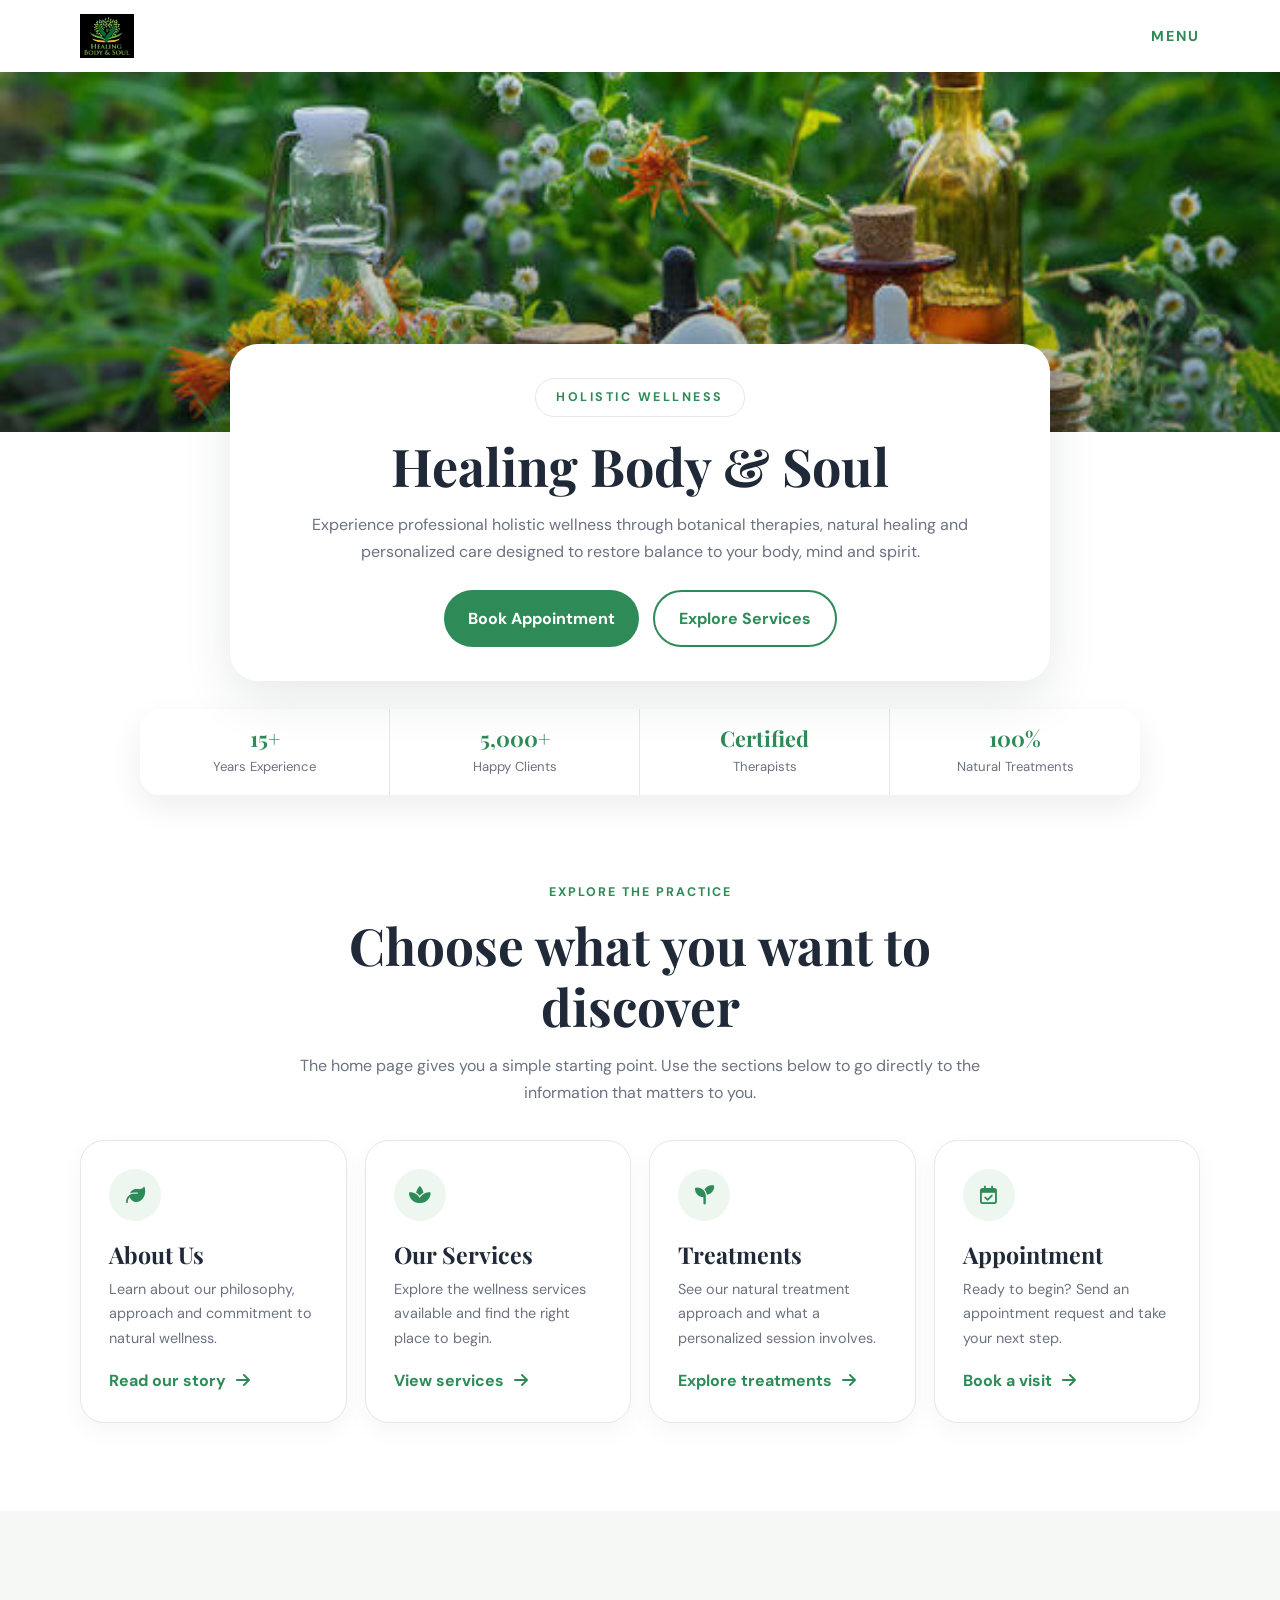
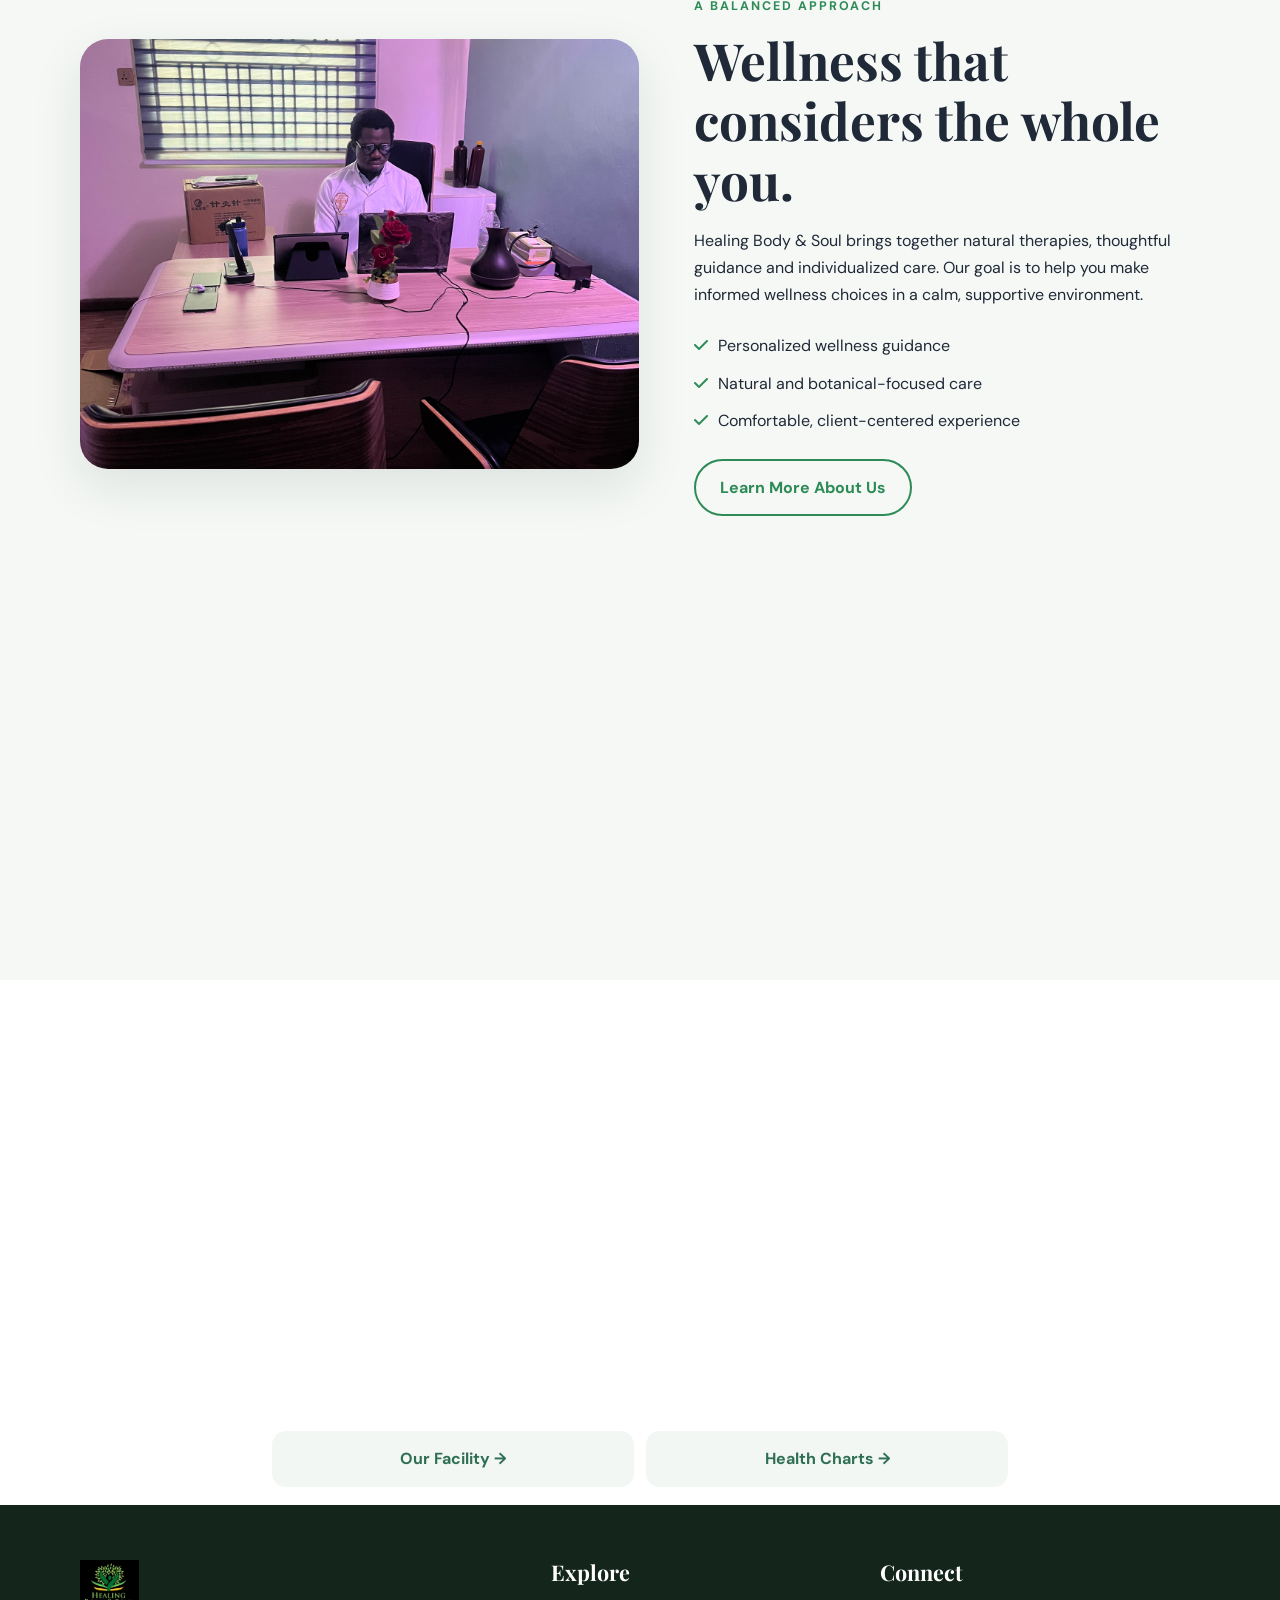
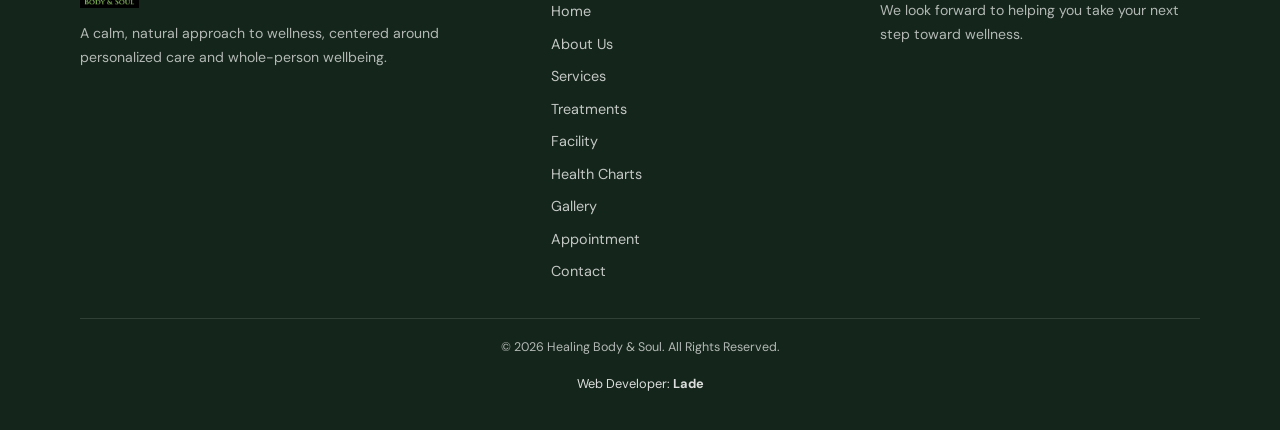
==== index.html @ beca1926 "Add files via upload" ====
<!DOCTYPE html><html lang="en"><head>
<meta charset="UTF-8"><meta name="viewport" content="width=device-width, initial-scale=1.0"><meta name="description" content="Healing Body & Soul — holistic wellness, natural therapies and personalized care."><meta name="theme-color" content="#2E8B57"><title>Healing Body & Soul | Holistic Wellness</title>
<link rel="icon" href="images/logo.png" type="image/png"><link rel="apple-touch-icon" href="images/logo.png"><link rel="stylesheet" href="https://cdnjs.cloudflare.com/ajax/libs/font-awesome/6.7.2/css/all.min.css"><link rel="stylesheet" href="css/style.css"></head><body>
<header class="header"><div class="container"><a class="logo" href="index.html"><img src="images/logo.png" alt="Healing Body & Soul"></a><button class="menu-btn" id="menuBtn" aria-label="Open menu">MENU</button></div></header>
<div class="nav-overlay" id="navOverlay"><button class="close-menu" id="closeMenu" aria-label="Close menu">&times;</button><nav class="nav-menu"><ul>
<li><a href="index.html">Home</a></li>
<li><a href="about.html">About Us</a></li>
<li><a href="services.html">Services</a></li>
<li><a href="treatments.html">Treatments</a></li>
<li><a href="facility.html">Facility</a></li>
<li><a href="health-charts.html">Health Charts</a></li>
<li><a href="gallery.html">Gallery</a></li>
<li><a href="appointment.html">Appointment</a></li>
<li><a href="contact.html">Contact</a></li>
</ul></nav></div>
<main>
<section class="hero"><div class="hero-image"><img src="images/hero.jpg" alt="Botanical wellness preparations"></div><div class="hero-overlay"></div></section>
<section class="welcome-card"><div class="container"><div class="welcome-content reveal"><span class="welcome-tag">HOLISTIC WELLNESS</span><h1>Healing Body &amp; Soul</h1><p>Experience professional holistic wellness through botanical therapies, natural healing and personalized care designed to restore balance to your body, mind and spirit.</p><div class="welcome-buttons"><a href="appointment.html" class="btn btn-primary">Book Appointment</a><a href="services.html" class="btn btn-outline">Explore Services</a></div></div></div></section>
<section class="stats-bar"><div class="container"><div class="stats-wrapper reveal"><div class="stat-item"><h3>15+</h3><p>Years Experience</p></div><div class="stat-item"><h3>5,000+</h3><p>Happy Clients</p></div><div class="stat-item"><h3>Certified</h3><p>Therapists</p></div><div class="stat-item"><h3>100%</h3><p>Natural Treatments</p></div></div></div></section>
<section class="explore"><div class="container"><div class="explore-head reveal"><span class="eyebrow">Explore the practice</span><h2 class="section-title">Choose what you want to discover</h2><p class="section-intro" style="margin:auto">The home page gives you a simple starting point. Use the sections below to go directly to the information that matters to you.</p></div><div class="explore-grid">
<a class="explore-card reveal" href="about.html"><div class="explore-icon"><i class="fa-solid fa-leaf"></i></div><h3>About Us</h3><p>Learn about our philosophy, approach and commitment to natural wellness.</p><span class="text-link">Read our story <i class="fa-solid fa-arrow-right"></i></span></a>
<a class="explore-card reveal" href="services.html"><div class="explore-icon"><i class="fa-solid fa-spa"></i></div><h3>Our Services</h3><p>Explore the wellness services available and find the right place to begin.</p><span class="text-link">View services <i class="fa-solid fa-arrow-right"></i></span></a>
<a class="explore-card reveal" href="treatments.html"><div class="explore-icon"><i class="fa-solid fa-seedling"></i></div><h3>Treatments</h3><p>See our natural treatment approach and what a personalized session involves.</p><span class="text-link">Explore treatments <i class="fa-solid fa-arrow-right"></i></span></a>
<a class="explore-card reveal" href="appointment.html"><div class="explore-icon"><i class="fa-regular fa-calendar-check"></i></div><h3>Appointment</h3><p>Ready to begin? Send an appointment request and take your next step.</p><span class="text-link">Book a visit <i class="fa-solid fa-arrow-right"></i></span></a>
</div></div></section>
<section class="preview section-soft"><div class="container"><div class="preview-grid"><div class="preview-image reveal"><img src="images/about.jpg" alt="Natural wellness consultation"></div><div class="preview-copy reveal"><span class="eyebrow">A balanced approach</span><h2 class="section-title">Wellness that considers the whole you.</h2><p>Healing Body &amp; Soul brings together natural therapies, thoughtful guidance and individualized care. Our goal is to help you make informed wellness choices in a calm, supportive environment.</p><ul class="check-list"><li><i class="fa-solid fa-check"></i><span>Personalized wellness guidance</span></li><li><i class="fa-solid fa-check"></i><span>Natural and botanical-focused care</span></li><li><i class="fa-solid fa-check"></i><span>Comfortable, client-centered experience</span></li></ul><a href="about.html" class="btn btn-outline">Learn More About Us</a></div></div></div></section>
<section class="facility-overview-home section-soft" id="facility-overview">
<div class="container">
  <div class="facility-overview-head reveal">
    <span class="eyebrow">Take a Look Inside</span>
    <h2 class="section-title">Healing Body &amp; Soul</h2>
    <p class="section-intro">Take a visual tour of our wellness center, treatment rooms, equipment and the spaces where your care takes place.</p>
  </div>
  <div class="facility-overview-card reveal">
    <div class="facility-overview-frame">
      <video controls preload="metadata" playsinline poster="images/facility-overview.jpg">
        <source src="videos/facility-overview.mp4" type="video/mp4">
        Your browser does not support HTML5 video.
      </video>
    </div>
    <div class="facility-overview-action">
      <a href="facility.html" class="btn btn-outline">Explore Our Facility <span>→</span></a>
    </div>
  </div>
</div>
</section>

<section class="cta"><div class="container"><div class="cta-box reveal"><h2>Ready to begin your wellness journey?</h2><p>Take the first step toward a more balanced approach to wellbeing.</p><a href="appointment.html" class="btn btn-light">Book an Appointment</a></div></div></section>

<section class="compact-grid" style="max-width:760px;margin:18px auto;padding:0 12px">
<a class="compact-card" href="facility.html" style="text-decoration:none;background:#f3f7f4;color:#2f6f55;text-align:center;font-weight:700">Our Facility →</a>
<a class="compact-card" href="health-charts.html" style="text-decoration:none;background:#f3f7f4;color:#2f6f55;text-align:center;font-weight:700">Health Charts →</a>
</section>
</main>
<footer class="footer"><div class="container"><div class="footer-grid"><div><img class="footer-logo" src="images/logo.png" alt="Healing Body & Soul"><p>A calm, natural approach to wellness, centered around personalized care and whole-person wellbeing.</p></div><div><h3>Explore</h3><div class="footer-links"><a href="index.html">Home</a><a href="about.html">About Us</a><a href="services.html">Services</a><a href="treatments.html">Treatments</a><a href="facility.html">Facility</a><a href="health-charts.html">Health Charts</a><a href="gallery.html">Gallery</a><a href="appointment.html">Appointment</a><a href="contact.html">Contact</a></div></div><div><h3>Connect</h3><p>We look forward to helping you take your next step toward wellness.</p></div></div><div class="footer-bottom"><p>&copy; 2026 Healing Body &amp; Soul. All Rights Reserved.</p><div class="lade-developer">Web Developer: <a href="https://wa.me/2349164435249" target="_blank" rel="noopener">Lade</a></div></div></div></footer>
<script src="js/scripts.js"></script><button class="lade-top" id="ladeTop" aria-label="Back to top">↑</button>
<script>(function(){const b=document.getElementById("ladeTop");const t=()=>b.classList.toggle("show",scrollY>260);addEventListener("scroll",t,{passive:true});b.onclick=()=>scrollTo({top:0,behavior:"smooth"});t()})();</script>
</body></html>
---- css/style.css ----
@import url('https://fonts.googleapis.com/css2?family=DM+Sans:wght@400;500;600;700&family=Playfair+Display:wght@500;600;700&display=swap');

:root{--primary:#2e8b57;--primary-dark:#216c43;--secondary:#c9a227;--ink:#1f2937;--muted:#6b7280;--soft:#f5f8f5;--white:#fff;--border:#e5e7eb;--shadow:0 18px 50px rgba(24,50,36,.10);--radius:24px;--container:1160px}
*{box-sizing:border-box;margin:0;padding:0}
html{scroll-behavior:smooth}
body{font-family:'DM Sans',sans-serif;color:var(--ink);background:#fff;line-height:1.7;overflow-x:hidden}
body.menu-open{overflow:hidden}
img{display:block;max-width:100%}
a{text-decoration:none;color:inherit}ul{list-style:none}button,input,select,textarea{font:inherit}button{cursor:pointer;border:0;background:none}
.container{width:min(92%,var(--container));margin:auto}.section{padding:82px 0}.section-soft{background:var(--soft)}
h1,h2,h3{font-family:'Playfair Display',serif;line-height:1.18}.eyebrow{display:inline-block;color:var(--primary);font-weight:700;letter-spacing:2px;font-size:.78rem;text-transform:uppercase;margin-bottom:12px}.section-title{font-size:clamp(2rem,4vw,3.2rem);margin-bottom:16px}.section-intro{max-width:680px;color:var(--muted)}
.btn{display:inline-flex;align-items:center;justify-content:center;gap:9px;padding:13px 24px;border-radius:999px;font-weight:700;transition:.3s ease}.btn-primary{background:var(--primary);color:#fff}.btn-primary:hover{background:var(--primary-dark);transform:translateY(-2px)}.btn-outline{border:2px solid var(--primary);color:var(--primary)}.btn-outline:hover{background:var(--primary);color:#fff}.btn-light{background:#fff;color:var(--primary)}
/* HEADER */
.header{position:fixed;top:0;left:0;width:100%;height:72px;background:rgba(255,255,255,.95);backdrop-filter:blur(14px);z-index:1000;box-shadow:0 2px 18px rgba(0,0,0,.05)}.header .container{height:100%;display:flex;align-items:center;justify-content:space-between}.logo img{height:44px;width:auto}.menu-btn{font-weight:700;letter-spacing:2px;color:var(--primary);font-size:.9rem}.menu-btn i{margin-right:7px}
.nav-overlay{position:fixed;inset:0;background:rgba(255,255,255,.98);backdrop-filter:blur(12px);display:flex;align-items:center;justify-content:center;opacity:0;visibility:hidden;transition:.3s;z-index:2000}.nav-overlay.active{opacity:1;visibility:visible}.close-menu{position:absolute;top:22px;right:5%;font-size:2.8rem;color:var(--ink);line-height:1}.nav-menu ul{text-align:center;display:grid;gap:20px}.nav-menu a{font-family:'Playfair Display',serif;font-size:clamp(2rem,6vw,3rem);transition:.25s}.nav-menu a:hover,.nav-menu a.active{color:var(--primary)}
/* HOME HERO */
.hero{margin-top:72px;position:relative;height:360px;overflow:visible}.hero-image,.hero-image img{width:100%;height:100%}.hero-image img{object-fit:cover}.hero-overlay{position:absolute;inset:0;background:linear-gradient(180deg,rgba(10,30,20,.08),rgba(10,30,20,.34))}
.welcome-card{position:relative;margin-top:-88px;z-index:10}.welcome-content{width:min(92%,820px);margin:auto;background:#fff;padding:34px 42px;border-radius:28px;text-align:center;box-shadow:var(--shadow)}.welcome-tag{display:inline-block;padding:8px 20px;border:1px solid var(--border);border-radius:999px;color:var(--primary);font-size:.78rem;font-weight:700;letter-spacing:2.5px;margin-bottom:18px}.welcome-content h1{font-size:clamp(2.15rem,5vw,3.25rem);margin-bottom:14px}.welcome-content p{max-width:670px;margin:0 auto 25px;color:var(--muted);font-size:1rem}.welcome-buttons{display:flex;justify-content:center;gap:14px;flex-wrap:wrap}
.stats-bar{margin:28px 0 18px}.stats-wrapper{width:min(92%,1000px);margin:auto;background:#fff;border-radius:20px;box-shadow:0 12px 32px rgba(0,0,0,.07);display:grid;grid-template-columns:repeat(4,1fr);overflow:hidden}.stat-item{padding:17px 12px;text-align:center;border-right:1px solid var(--border)}.stat-item:last-child{border:0}.stat-item h3{color:var(--primary);font-size:1.35rem;margin-bottom:4px}.stat-item p{font-size:.82rem;color:var(--muted)}
/* HOME NAVIGATION CARDS */
.explore{padding:64px 0 88px}.explore-head{text-align:center;max-width:700px;margin:0 auto 34px}.explore-grid{display:grid;grid-template-columns:repeat(4,1fr);gap:18px}.explore-card{position:relative;min-height:230px;padding:28px;border:1px solid var(--border);border-radius:24px;background:#fff;box-shadow:0 8px 25px rgba(0,0,0,.04);transition:.3s;overflow:hidden}.explore-card:hover{transform:translateY(-5px);box-shadow:var(--shadow)}.explore-icon{width:52px;height:52px;border-radius:50%;display:grid;place-items:center;background:#edf7f0;color:var(--primary);font-size:1.2rem;margin-bottom:20px}.explore-card h3{font-size:1.45rem;margin-bottom:8px}.explore-card p{font-size:.9rem;color:var(--muted);margin-bottom:17px}.text-link{color:var(--primary);font-weight:700}.text-link i{margin-left:6px;transition:.25s}.text-link:hover i{transform:translateX(4px)}
/* PREVIEW */
.preview{padding:80px 0}.preview-grid{display:grid;grid-template-columns:1.05fr .95fr;gap:55px;align-items:center}.preview-image{border-radius:28px;overflow:hidden;box-shadow:var(--shadow)}.preview-image img{width:100%;height:430px;object-fit:cover}.preview-copy p{margin-bottom:24px}.check-list{display:grid;gap:10px;margin:0 0 25px}.check-list li{display:flex;gap:10px;align-items:flex-start}.check-list i{color:var(--primary);margin-top:5px}
/* CTA */
.cta{padding:75px 0}.cta-box{background:linear-gradient(120deg,#236f45,#2e8b57);border-radius:30px;padding:55px;text-align:center;color:#fff;box-shadow:var(--shadow)}.cta-box h2{font-size:clamp(2rem,4vw,3rem);margin-bottom:12px}.cta-box p{color:rgba(255,255,255,.86);max-width:650px;margin:0 auto 24px}
/* INNER PAGE HERO */
.page-hero{margin-top:72px;min-height:290px;display:grid;place-items:center;text-align:center;position:relative;overflow:hidden;background:linear-gradient(135deg,#edf7f0,#fff)}.page-hero .container{position:relative;z-index:2}.page-hero h1{font-size:clamp(2.4rem,6vw,4rem);margin-bottom:10px}.page-hero p{max-width:650px;margin:auto;color:var(--muted)}
/* ABOUT */
.about-grid{display:grid;grid-template-columns:.9fr 1.1fr;gap:60px;align-items:center}.about-image{border-radius:28px;overflow:hidden}.about-image img{width:100%;height:500px;object-fit:cover}.about-copy p{margin-bottom:16px}.values-grid{display:grid;grid-template-columns:repeat(3,1fr);gap:20px;margin-top:35px}.value-card{padding:25px;border-radius:22px;background:#fff;border:1px solid var(--border)}.value-card i{color:var(--primary);font-size:1.35rem;margin-bottom:14px}.value-card h3{font-size:1.35rem;margin-bottom:7px}.value-card p{font-size:.9rem}
/* SERVICES */
.services-grid{display:grid;grid-template-columns:repeat(3,1fr);gap:22px;margin-top:35px}.service-card{border:1px solid var(--border);border-radius:24px;padding:30px;background:#fff;transition:.3s}.service-card:hover{transform:translateY(-5px);box-shadow:var(--shadow)}.service-icon{width:58px;height:58px;border-radius:18px;background:#edf7f0;color:var(--primary);display:grid;place-items:center;font-size:1.25rem;margin-bottom:20px}.service-card h3{font-size:1.5rem;margin-bottom:8px}.service-card p{font-size:.9rem;margin-bottom:18px}
/* APPOINTMENT */
.form-wrap{max-width:850px;margin:auto;background:#fff;border:1px solid var(--border);border-radius:28px;padding:38px;box-shadow:var(--shadow)}.form-grid{display:grid;grid-template-columns:repeat(2,1fr);gap:18px}.field{display:grid;gap:7px}.field.full{grid-column:1/-1}.field label{font-weight:700;font-size:.9rem}.field input,.field select,.field textarea{width:100%;border:1px solid #dfe4e1;border-radius:14px;padding:13px 14px;outline:0;background:#fff;color:var(--ink);transition:.2s}.field textarea{min-height:130px;resize:vertical}.field input:focus,.field select:focus,.field textarea:focus{border-color:var(--primary);box-shadow:0 0 0 3px rgba(46,139,87,.10)}.form-actions{margin-top:22px}.form-note{font-size:.8rem;color:var(--muted);margin-top:12px}.form-message{display:none;margin-top:16px;padding:13px 15px;border-radius:12px;background:#edf7f0;color:var(--primary-dark);font-weight:600}.form-message.show{display:block}
/* CONTACT */
.contact-grid{display:grid;grid-template-columns:.8fr 1.2fr;gap:35px}.contact-cards{display:grid;gap:15px}.contact-card{padding:22px;border:1px solid var(--border);border-radius:20px}.contact-card i{color:var(--primary);font-size:1.2rem;margin-bottom:10px}.contact-card h3{font-size:1.3rem;margin-bottom:5px}.contact-card p{font-size:.9rem}.contact-card a{color:var(--primary);font-weight:600}.map-box{min-height:100%;border-radius:28px;background:linear-gradient(135deg,#edf7f0,#f8fbf8);display:grid;place-items:center;padding:35px;text-align:center;border:1px solid var(--border)}
/* FOOTER */
.footer{background:#14251b;color:#fff;padding:55px 0 22px}.footer-grid{display:grid;grid-template-columns:1.2fr .8fr .9fr;gap:45px;padding-bottom:35px}.footer-logo{height:48px;margin-bottom:14px}.footer p{color:rgba(255,255,255,.68);font-size:.88rem}.footer h3{font-size:1.35rem;margin-bottom:14px}.footer-links{display:grid;gap:8px}.footer-links a{color:rgba(255,255,255,.75);font-size:.9rem}.footer-links a:hover{color:#fff}.socials{display:flex;gap:10px;margin-top:16px}.socials a{width:38px;height:38px;border:1px solid rgba(255,255,255,.18);border-radius:50%;display:grid;place-items:center;transition:.25s}.socials a:hover{background:var(--primary);border-color:var(--primary)}.footer-bottom{border-top:1px solid rgba(255,255,255,.12);padding-top:18px;text-align:center}.footer-bottom p{font-size:.78rem}.developer-credit{margin-top:7px}.developer-credit a{color:#8fd1a8;font-weight:700}.developer-credit a:hover{color:#fff}
/* REVEAL */
.reveal{opacity:0;transform:translateY(18px);transition:.65s ease}.reveal.visible{opacity:1;transform:none}
/* RESPONSIVE */
@media(max-width:900px){.explore-grid{grid-template-columns:repeat(2,1fr)}.services-grid{grid-template-columns:repeat(2,1fr)}.preview-grid,.about-grid,.contact-grid{grid-template-columns:1fr;gap:30px}.about-image img{height:380px}.footer-grid{grid-template-columns:1fr 1fr}.values-grid{grid-template-columns:1fr}}
@media(max-width:700px){.header{height:62px}.logo img{height:38px}.hero{margin-top:62px;height:245px}.welcome-card{margin-top:-58px}.welcome-content{padding:26px 20px;border-radius:24px}.welcome-content h1{font-size:2rem}.welcome-content p{font-size:.9rem;line-height:1.65}.btn{padding:12px 19px;font-size:.9rem}.stats-wrapper{width:96%}.stat-item{padding:13px 5px}.stat-item h3{font-size:1rem}.stat-item p{font-size:.64rem;line-height:1.45}.explore{padding:50px 0 65px}.explore-grid{grid-template-columns:1fr 1fr;gap:12px}.explore-card{min-height:205px;padding:20px;border-radius:20px}.explore-card h3{font-size:1.25rem}.explore-card p{font-size:.78rem}.section{padding:60px 0}.page-hero{margin-top:62px;min-height:235px}.preview-image img,.about-image img{height:300px}.services-grid{grid-template-columns:1fr}.form-wrap{padding:22px}.form-grid{grid-template-columns:1fr}.field.full{grid-column:auto}.cta-box{padding:38px 22px;border-radius:24px}.footer-grid{grid-template-columns:1fr;gap:28px}.close-menu{right:6%;top:17px}}
@media(max-width:390px){.explore-grid{grid-template-columns:1fr}.welcome-buttons{flex-direction:column}.welcome-buttons .btn{width:100%}}


/* ===== Healing Body & Soul — Compact Professional Layer ===== */
html{scroll-behavior:smooth}
body{overflow-x:hidden}
.container,.content,.page-container{max-width:1120px;margin-inline:auto}
.lade-back{display:inline-flex;align-items:center;gap:7px;padding:8px 13px;margin:8px 0 12px;border:1px solid rgba(47,111,85,.2);border-radius:999px;background:#fff;color:#2f6f55;text-decoration:none;font-size:.88rem;font-weight:650;box-shadow:0 3px 12px rgba(0,0,0,.05)}
.lade-back:hover{transform:translateY(-1px)}
.lade-top{position:fixed;right:14px;bottom:15px;z-index:999;width:40px;height:40px;border:0;border-radius:50%;background:#2f6f55;color:#fff;display:flex;align-items:center;justify-content:center;cursor:pointer;box-shadow:0 7px 20px rgba(0,0,0,.18);opacity:0;visibility:hidden;transition:.2s}
.lade-top.show{opacity:1;visibility:visible}
.lade-developer{text-align:center;padding:14px 10px;font-size:.8rem;opacity:.85}
.lade-developer a{color:inherit;font-weight:700;text-decoration:none}
.lade-developer a:hover{text-decoration:underline}
.compact-hero{padding:22px 16px!important;min-height:auto!important}
.compact-grid{display:grid;grid-template-columns:repeat(2,minmax(0,1fr));gap:12px}
.compact-card{padding:14px;border-radius:14px}
.chart-row{display:grid;grid-template-columns:minmax(0,1.25fr) minmax(240px,.75fr);gap:18px;align-items:center;margin:18px 0;padding:14px;border-radius:16px;background:#fff;box-shadow:0 5px 20px rgba(0,0,0,.07)}
.chart-row img{width:100%;max-height:460px;object-fit:contain;display:block;border-radius:10px;background:#f7f7f7}
.chart-copy h3{margin:.1rem 0 .5rem}
.chart-copy p{margin:0;line-height:1.55;font-size:.92rem}
.facility-grid{display:grid;grid-template-columns:repeat(2,minmax(0,1fr));gap:12px}
.facility-card{margin:0;border-radius:14px;overflow:hidden;background:#fff;box-shadow:0 5px 18px rgba(0,0,0,.07)}
.facility-card img{display:block;width:100%;height:190px;object-fit:cover}
.facility-card figcaption{padding:9px 11px;font-size:.84rem;font-weight:650}
.section-actions{text-align:center;margin:14px 0 22px}
.lade-btn{display:inline-flex;align-items:center;justify-content:center;padding:9px 15px;border-radius:999px;background:#2f6f55;color:#fff;text-decoration:none;font-size:.86rem;font-weight:700}
.lade-btn.secondary{background:#f1f6f3;color:#2f6f55}
@media(max-width:650px){
  .chart-row{grid-template-columns:1fr;gap:10px;margin:12px 0;padding:10px}
  .chart-row img{max-height:330px}
  .facility-card img{height:145px}
  .compact-grid{gap:9px}
  .compact-card{padding:11px}
}


/* ===== PREMIUM FACILITY ALBUM ===== */
.facility-page{padding:12px 14px 34px}
.facility-intro{text-align:center;max-width:700px;margin:18px auto 30px}
.facility-eyebrow{display:inline-block;font-size:.68rem;letter-spacing:.2em;font-weight:800;color:#2f6f55;margin-bottom:8px}
.facility-intro h1{margin:.15rem 0 .45rem;font-size:clamp(2rem,5vw,3.35rem);letter-spacing:-.035em}
.facility-intro p{margin:0;color:var(--muted);font-size:.95rem}
.premium-album{display:grid;grid-template-columns:repeat(3,minmax(0,1fr));grid-auto-rows:230px;gap:13px}
.album-item{position:relative;padding:0;border:0;border-radius:19px;overflow:hidden;background:#edf2ee;cursor:pointer;box-shadow:0 8px 25px rgba(19,44,30,.09);min-width:0}
.album-item::after{content:"";position:absolute;inset:0;background:linear-gradient(180deg,transparent 55%,rgba(8,26,16,.28));opacity:.45;transition:.3s}
.album-item img{width:100%;height:100%;display:block;object-fit:cover;transition:transform .65s cubic-bezier(.2,.7,.2,1),filter .35s}
.album-item:hover img{transform:scale(1.045);filter:saturate(1.05)}
.album-item:hover::after{opacity:.75}
.album-feature{grid-column:span 2;grid-row:span 2}
.album-overlay{position:absolute;right:13px;bottom:12px;z-index:2;display:flex;align-items:center;gap:7px;color:#fff;font-size:.76rem;font-weight:750;letter-spacing:.04em;opacity:0;transform:translateY(6px);transition:.25s}
.album-item:hover .album-overlay,.album-item:focus-visible .album-overlay{opacity:1;transform:none}
.album-item:focus-visible{outline:3px solid rgba(47,111,85,.35);outline-offset:3px}
.facility-next{margin:28px 0 8px;padding:20px 22px;border:1px solid var(--border);border-radius:20px;background:linear-gradient(135deg,#fff,#f5faf7);display:flex;justify-content:space-between;align-items:center;gap:18px}
.facility-next h2{margin:.1rem 0 .3rem;font-size:1.25rem}
.facility-next p{margin:0;font-size:.86rem;color:var(--muted)}
.album-lightbox{position:fixed;inset:0;z-index:2000;background:rgba(7,18,12,.96);display:flex;align-items:center;justify-content:center;padding:34px 70px;opacity:0;visibility:hidden;transition:opacity .25s,visibility .25s}
.album-lightbox.open{opacity:1;visibility:visible}
.album-lightbox .lightbox-stage{position:relative;width:min(1100px,90vw);height:min(86vh,850px);display:flex;align-items:center;justify-content:center}
.album-lightbox img{max-width:100%;max-height:100%;width:auto;height:auto;object-fit:contain;border-radius:10px;box-shadow:0 18px 70px rgba(0,0,0,.42)}
.lightbox-close,.lightbox-nav{position:fixed;border:0;color:#fff;background:rgba(255,255,255,.11);backdrop-filter:blur(10px);-webkit-backdrop-filter:blur(10px);cursor:pointer;display:grid;place-items:center;transition:.2s}
.lightbox-close{top:18px;right:20px;width:44px;height:44px;border-radius:50%;font-size:1.8rem;line-height:1}
.lightbox-nav{top:50%;transform:translateY(-50%);width:48px;height:64px;border-radius:16px;font-size:2.5rem;line-height:1}
.lightbox-prev{left:18px}.lightbox-next{right:18px}
.lightbox-close:hover,.lightbox-nav:hover{background:rgba(255,255,255,.2)}
.lightbox-count{position:absolute;left:50%;bottom:-28px;transform:translateX(-50%);color:rgba(255,255,255,.7);font-size:.76rem;letter-spacing:.08em}
body.album-open{overflow:hidden}
@media(max-width:800px){
 .premium-album{grid-template-columns:repeat(2,minmax(0,1fr));grid-auto-rows:190px;gap:10px}
 .album-feature{grid-column:span 2;grid-row:span 2}
 .album-lightbox{padding:28px 48px}
 .lightbox-nav{width:38px;height:52px;border-radius:13px;font-size:2rem}
 .lightbox-prev{left:7px}.lightbox-next{right:7px}
}
@media(max-width:520px){
 .facility-page{padding-left:10px;padding-right:10px}
 .facility-intro{margin-top:14px;margin-bottom:20px}
 .facility-intro h1{font-size:2rem}
 .premium-album{grid-auto-rows:150px;gap:8px}
 .album-item{border-radius:13px}
 .album-overlay{display:none}
 .facility-next{padding:17px;display:block;text-align:center}
 .facility-next .lade-btn{margin-top:12px}
 .album-lightbox{padding:20px 8px}
 .album-lightbox .lightbox-stage{width:100%;height:80vh}
 .lightbox-close{top:10px;right:10px}
 .lightbox-nav{top:auto;bottom:18px;transform:none;width:44px;height:44px;border-radius:50%}
 .lightbox-prev{left:calc(50% - 58px)}.lightbox-next{right:calc(50% - 58px)}
 .lightbox-count{bottom:-25px}
}


/* =========================================================
   SERVICES PAGE — PROFESSIONAL TREATMENT & WELLNESS LAYER
   ========================================================= */

/* Section headings */
.section-heading {
    max-width: 760px;
    margin: 0 auto 38px;
    text-align: center;
}

.section-heading h2 {
    font-size: clamp(2rem, 4vw, 3rem);
    margin-bottom: 13px;
}

.section-heading p {
    color: var(--muted);
    max-width: 700px;
    margin: 0 auto;
    font-size: .96rem;
}


/* =========================================================
   TREATMENT METHODS
   ========================================================= */

.method-grid {
    display: grid;
    grid-template-columns: repeat(3, 1fr);
    gap: 18px;
}

.method-card {
    position: relative;
    padding: 27px 25px 25px;
    background: #fff;
    border: 1px solid var(--border);
    border-radius: 22px;
    min-height: 205px;
    overflow: hidden;
    transition: transform .3s ease,
                box-shadow .3s ease,
                border-color .3s ease;
}

.method-card::before {
    content: "";
    position: absolute;
    top: 0;
    left: 0;
    width: 4px;
    height: 100%;
    background: var(--primary);
    opacity: .85;
}

.method-card:hover {
    transform: translateY(-5px);
    box-shadow: var(--shadow);
    border-color: rgba(46,139,87,.22);
}

.method-number {
    display: inline-flex;
    align-items: center;
    justify-content: center;
    width: 34px;
    height: 34px;
    margin-bottom: 17px;
    border-radius: 50%;
    background: #edf7f0;
    color: var(--primary);
    font-size: .72rem;
    font-weight: 800;
    letter-spacing: .04em;
}

.method-card h3 {
    font-size: 1.28rem;
    margin-bottom: 8px;
}

.method-card p {
    color: var(--muted);
    font-size: .87rem;
    line-height: 1.65;
}


/* =========================================================
   DIAGNOSIS METHODS
   ========================================================= */

.diagnosis-grid {
    display: grid;
    grid-template-columns: repeat(4, 1fr);
    gap: 17px;
}

.diagnosis-card {
    position: relative;
    padding: 26px 20px;
    min-height: 175px;
    background: #fff;
    border: 1px solid var(--border);
    border-radius: 21px;
    text-align: center;
    transition: .3s ease;
}

.diagnosis-card:hover {
    transform: translateY(-4px);
    box-shadow: var(--shadow);
    border-color: rgba(46,139,87,.2);
}

.diagnosis-card > span {
    position: absolute;
    top: 12px;
    right: 14px;
    color: #b7c8bd;
    font-size: .68rem;
    font-weight: 800;
}

.diagnosis-card i {
    width: 52px;
    height: 52px;
    display: grid;
    place-items: center;
    margin: 3px auto 15px;
    border-radius: 16px;
    background: #edf7f0;
    color: var(--primary);
    font-size: 1.1rem;
}

.diagnosis-card h3 {
    font-size: 1.12rem;
    line-height: 1.35;
}


/* =========================================================
   FIVE BODY SYSTEMS
   ========================================================= */

.systems-grid {
    display: grid;
    grid-template-columns: repeat(5, 1fr);
    gap: 15px;
}

.system-card {
    padding: 25px 19px;
    background: #fff;
    border: 1px solid var(--border);
    border-radius: 21px;
    transition: .3s ease;
}

.system-card:hover {
    transform: translateY(-4px);
    box-shadow: var(--shadow);
}

.system-icon {
    width: 50px;
    height: 50px;
    display: grid;
    place-items: center;
    margin-bottom: 17px;
    border-radius: 15px;
    background: #edf7f0;
    color: var(--primary);
}

.system-card h3 {
    font-size: 1.2rem;
    margin-bottom: 8px;
}

.system-card p {
    color: var(--muted);
    font-size: .82rem;
    line-height: 1.65;
}


/* =========================================================
   PHILOSOPHY
   ========================================================= */

.philosophy-box {
    max-width: 900px;
    margin: auto;
    padding: 55px 50px;
    text-align: center;
    background:
        linear-gradient(135deg, #f5faf6, #ffffff);
    border: 1px solid var(--border);
    border-radius: 30px;
    box-shadow: 0 12px 40px rgba(24,50,36,.07);
}

.philosophy-box h2 {
    font-size: clamp(2rem, 4vw, 3rem);
    margin-bottom: 15px;
}

.philosophy-box > p {
    max-width: 690px;
    margin: auto;
    color: var(--muted);
}

.philosophy-line {
    width: 55px;
    height: 3px;
    margin: 28px auto;
    border-radius: 20px;
    background: var(--secondary);
}

.philosophy-box h3 {
    max-width: 650px;
    margin: auto;
    color: var(--primary-dark);
    font-size: clamp(1.25rem, 2.5vw, 1.65rem);
    line-height: 1.5;
}


/* =========================================================
   SERVICES PAGE — INTRO CARD IMPROVEMENT
   ========================================================= */

.services-grid .service-card {
    min-height: 275px;
    display: flex;
    flex-direction: column;
}

.services-grid .service-card .text-link {
    margin-top: auto;
}

.services-grid .service-card h3 {
    line-height: 1.3;
}


/* =========================================================
   SERVICES PAGE RESPONSIVE
   ========================================================= */

@media (max-width: 1050px) {

    .systems-grid {
        grid-template-columns: repeat(3, 1fr);
    }

    .diagnosis-grid {
        grid-template-columns: repeat(2, 1fr);
    }

}


@media (max-width: 900px) {

    .method-grid {
        grid-template-columns: repeat(2, 1fr);
    }

    .systems-grid {
        grid-template-columns: repeat(2, 1fr);
    }

}


@media (max-width: 700px) {

    .method-grid {
        grid-template-columns: 1fr;
        gap: 13px;
    }

    .method-card {
        min-height: auto;
        padding: 23px 21px;
    }

    .diagnosis-grid {
        grid-template-columns: repeat(2, 1fr);
        gap: 12px;
    }

    .diagnosis-card {
        min-height: 155px;
        padding: 22px 13px;
    }

    .diagnosis-card h3 {
        font-size: 1rem;
    }

    .systems-grid {
        grid-template-columns: 1fr;
        gap: 12px;
    }

    .system-card {
        display: grid;
        grid-template-columns: 50px 1fr;
        column-gap: 15px;
        align-items: start;
        padding: 20px;
    }

    .system-icon {
        grid-row: span 2;
        margin-bottom: 0;
    }

    .system-card h3 {
        margin-top: 2px;
    }

    .philosophy-box {
        padding: 38px 22px;
        border-radius: 24px;
    }

}


@media (max-width: 420px) {

    .diagnosis-grid {
        grid-template-columns: 1fr;
    }

    .diagnosis-card {
        min-height: auto;
        padding: 21px;
        text-align: left;
        display: grid;
        grid-template-columns: 48px 1fr;
        column-gap: 14px;
        align-items: center;
    }

    .diagnosis-card > span {
        display: none;
    }

    .diagnosis-card i {
        grid-row: span 2;
        margin: 0;
    }

    .diagnosis-card h3 {
        align-self: center;
    }

    .section-heading {
        margin-bottom: 28px;
    }

}


/* TREATMENT VIDEO GALLERY */
.treatment-gallery{padding:76px 0 90px}
.treatment-gallery-intro{max-width:760px;margin:0 auto 44px;text-align:center}
.treatment-album{margin:0 0 64px}
.treatment-album-head{display:flex;align-items:end;justify-content:space-between;gap:20px;margin-bottom:20px}
.treatment-album-head h2{font-size:clamp(1.8rem,4vw,2.6rem);margin:0}
.treatment-album-head p{color:var(--muted);max-width:600px;margin-top:7px}
.video-grid{display:grid;grid-template-columns:repeat(2,minmax(0,1fr));gap:22px}
.video-card{background:#fff;border:1px solid var(--border);border-radius:24px;overflow:hidden;box-shadow:var(--shadow)}
.video-card video{display:block;width:100%;aspect-ratio:16/9;object-fit:cover;background:#102219}
.video-card-body{padding:18px 20px 20px}
.video-card-body h3{font-size:1.25rem;margin-bottom:5px}
.video-card-body p{color:var(--muted);font-size:.94rem}
.chart-feature{margin-top:24px;background:var(--soft);border:1px solid var(--border);border-radius:24px;padding:22px}
.chart-feature img{width:100%;max-height:720px;object-fit:contain;border-radius:16px;background:#fff}
.chart-feature figcaption{padding:14px 4px 0;color:var(--muted);font-size:.92rem}
.gallery-note{max-width:700px;margin:12px auto 0;color:var(--muted);font-size:.9rem;text-align:center}
@media (max-width:700px){
  .treatment-gallery{padding:56px 0 70px}
  .treatment-album{margin-bottom:48px}
  .treatment-album-head{display:block}
  .video-grid{grid-template-columns:1fr;gap:18px}
  .video-card{border-radius:20px}
  .chart-feature{padding:14px;border-radius:20px}
}
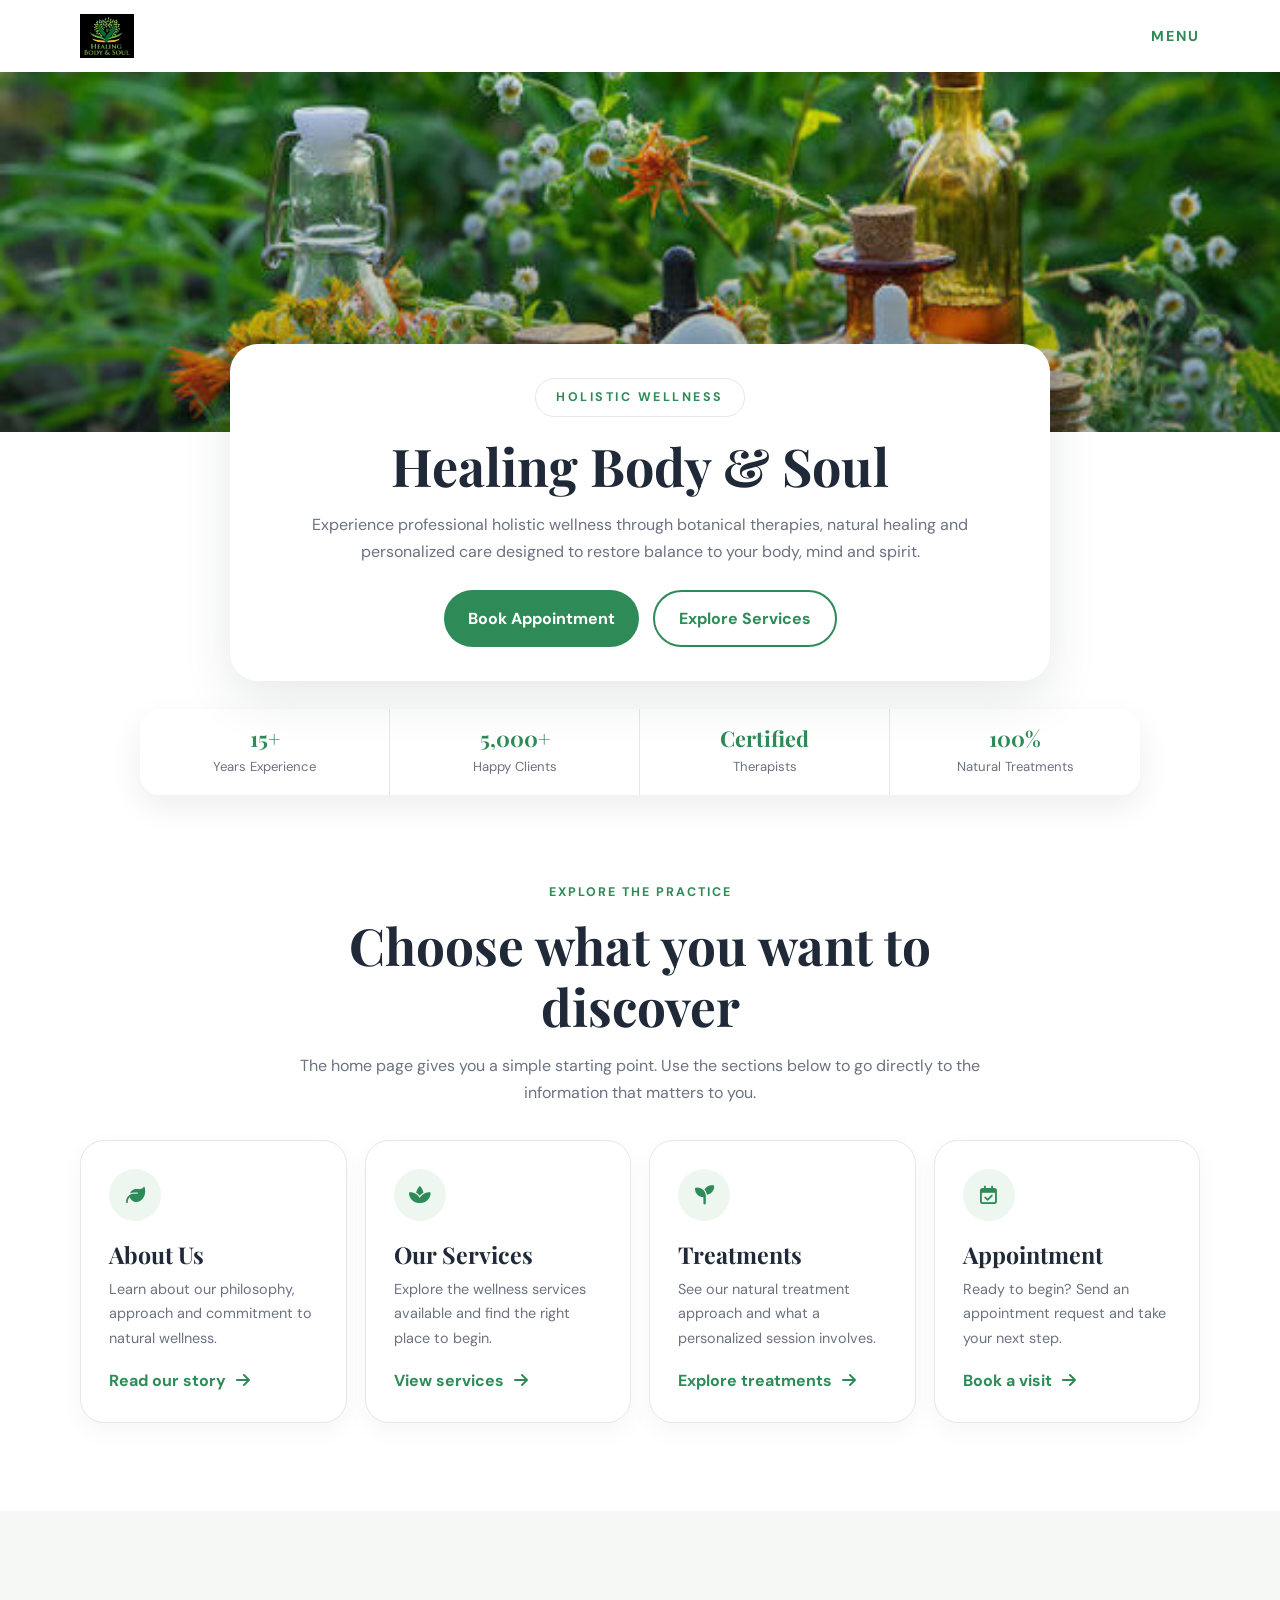
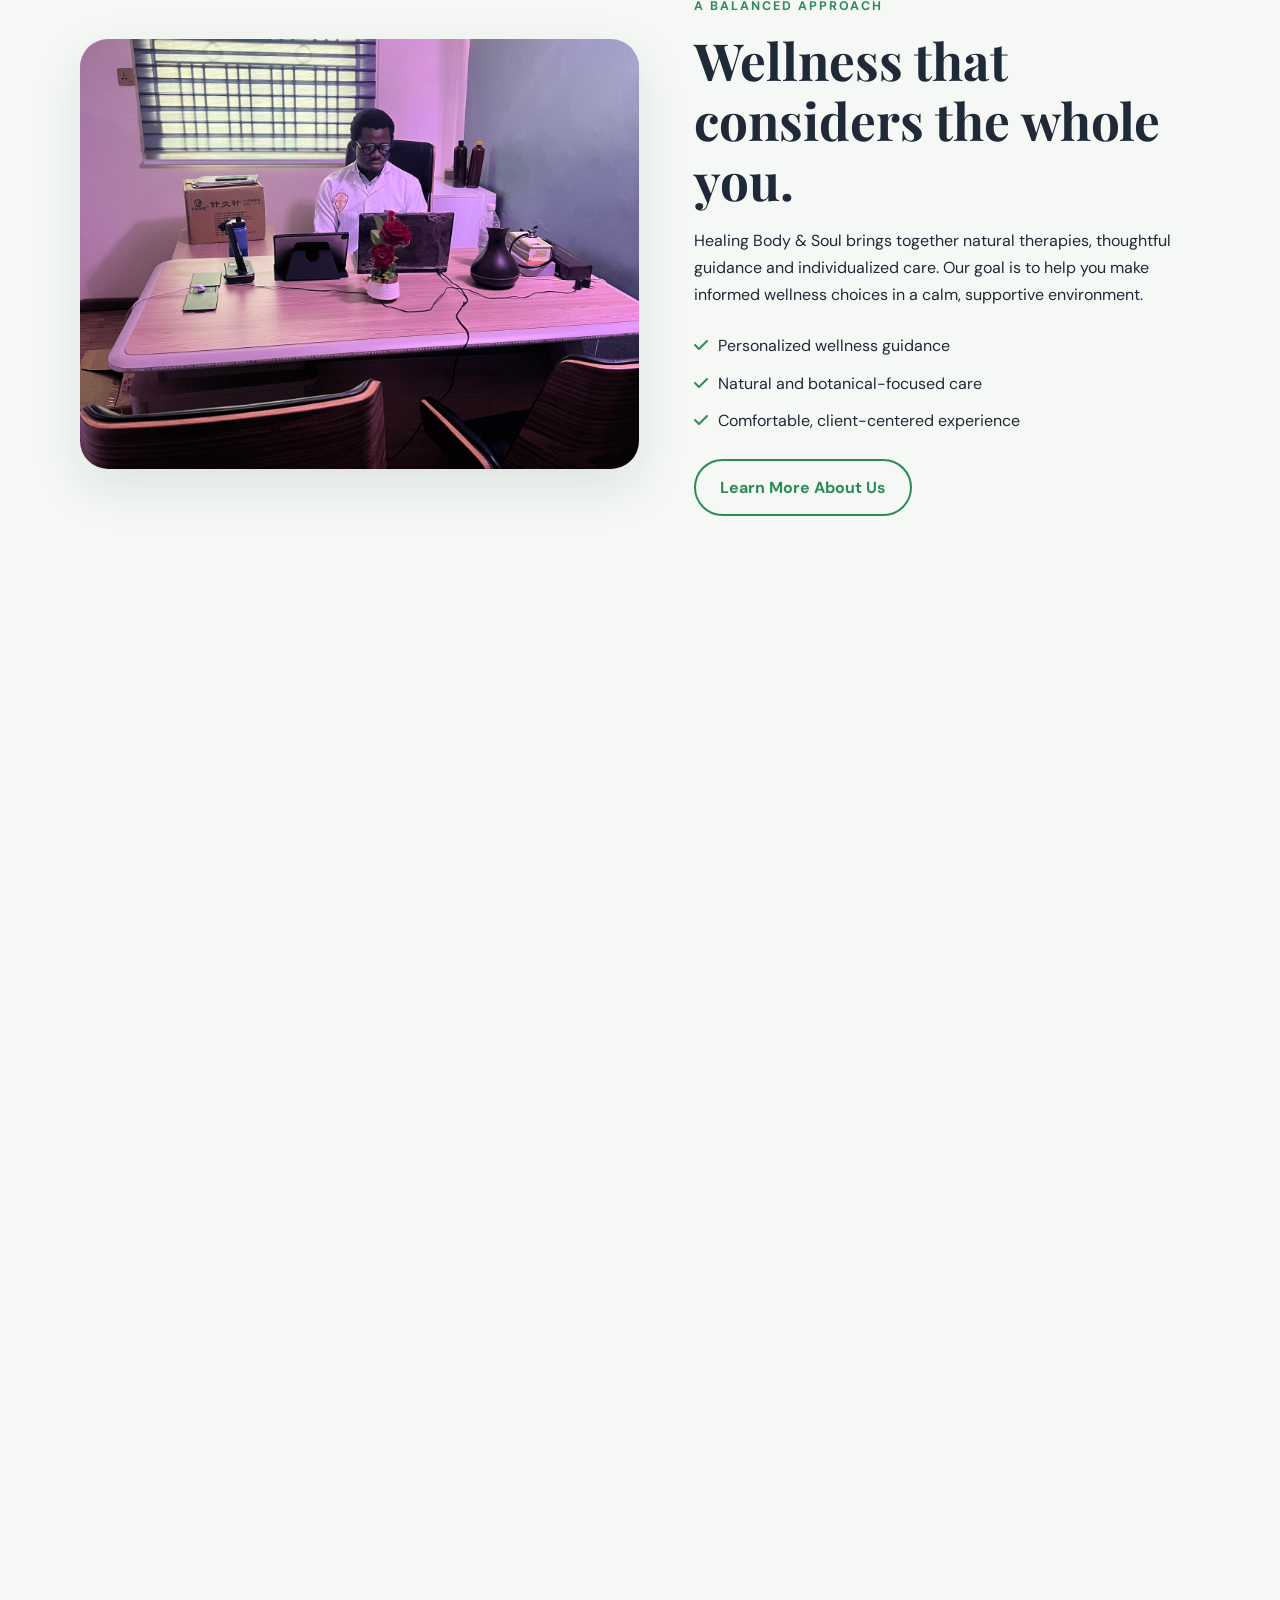
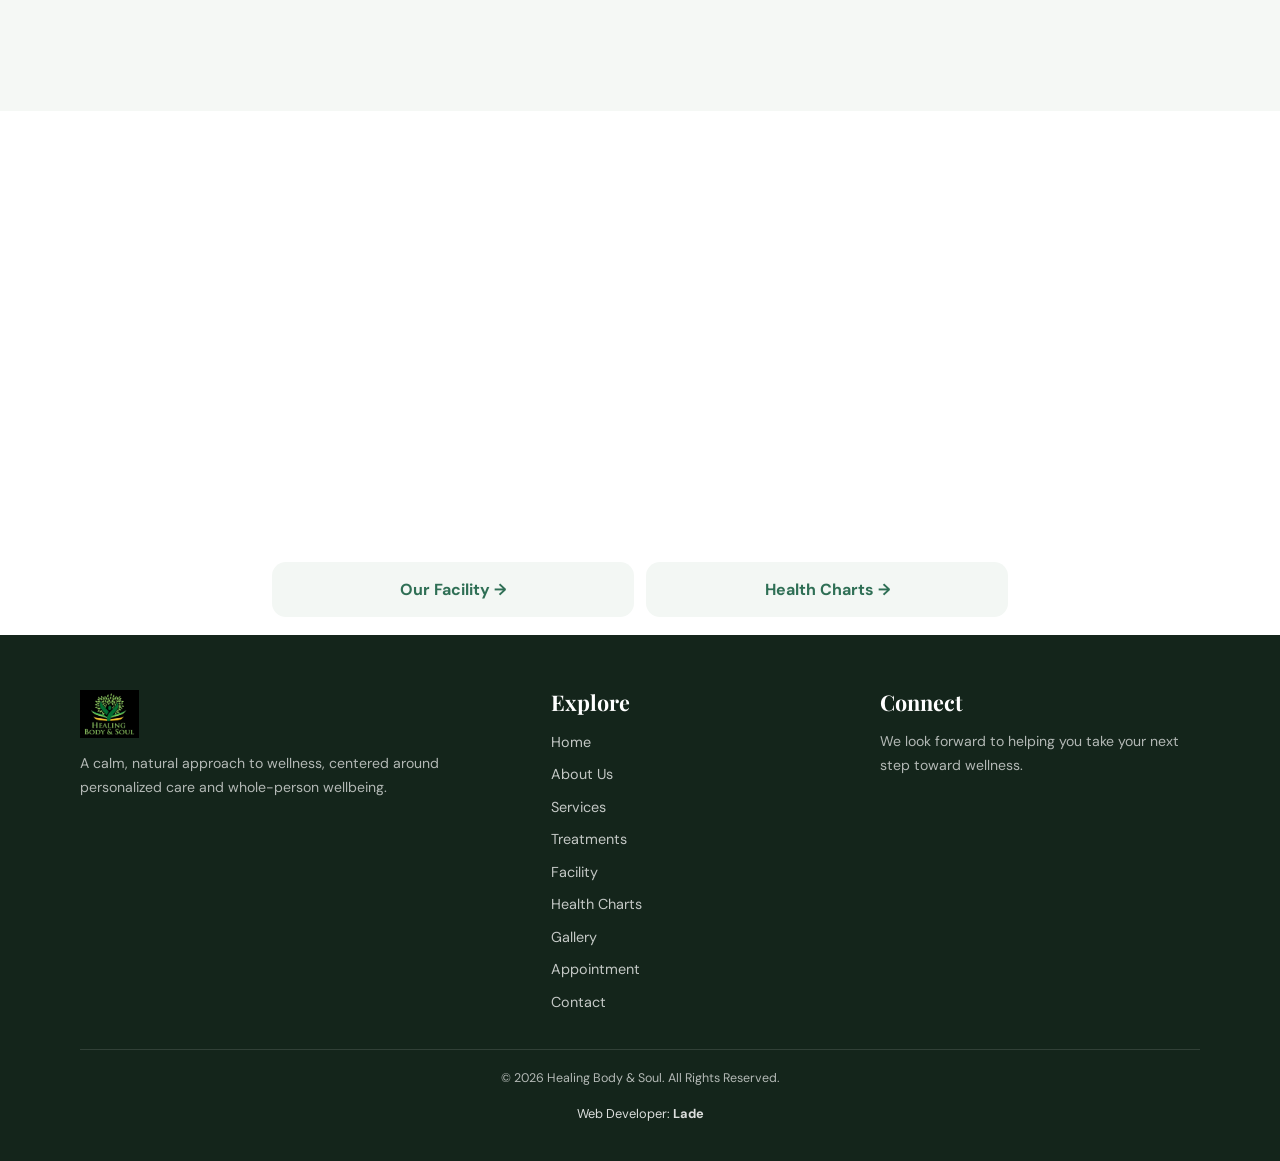
==== commit b46d948d: "Add files via upload" ====
--- a/index.html
+++ b/index.html
@@ -29,12 +29,12 @@
   <div class="facility-overview-head reveal">
     <span class="eyebrow">Take a Look Inside</span>
     <h2 class="section-title">Healing Body &amp; Soul</h2>
-    <p class="section-intro">Take a visual tour of our wellness center, treatment rooms, equipment and the spaces where your care takes place.</p>
+    <p class="section-intro">View a treatment session from Healing Body &amp; Soul.</p>
   </div>
   <div class="facility-overview-card reveal">
     <div class="facility-overview-frame">
-      <video controls preload="metadata" playsinline poster="images/facility-overview.jpg">
-        <source src="videos/facility-overview.mp4" type="video/mp4">
+      <video controls preload="metadata" playsinline poster="images/image6.jpg">
+        <source src="Videos/acupuncture-therapy-1.mp4" type="video/mp4">
         Your browser does not support HTML5 video.
       </video>
     </div>
--- a/css/style.css
+++ b/css/style.css
@@ -533,3 +533,13 @@
   .video-card{border-radius:20px}
   .chart-feature{padding:14px;border-radius:20px}
 }
+
+
+/* FACILITY OVERVIEW VIDEO — HOME */
+.facility-overview-home{padding:78px 0 84px}
+.facility-overview-head{max-width:760px;margin:0 auto 28px;text-align:center}
+.facility-overview-card{max-width:1040px;margin:0 auto;background:#fff;border:1px solid var(--border);border-radius:26px;overflow:hidden;box-shadow:var(--shadow)}
+.facility-overview-frame{background:#102219;line-height:0}
+.facility-overview-frame video{display:block;width:100%;max-height:680px;object-fit:contain;background:#102219}
+.facility-overview-action{display:flex;justify-content:center;padding:20px 22px 24px}
+@media(max-width:700px){.facility-overview-home{padding:58px 0 68px}.facility-overview-card{border-radius:20px}.facility-overview-frame video{max-height:75vh}.facility-overview-action{padding:16px 16px 20px}}
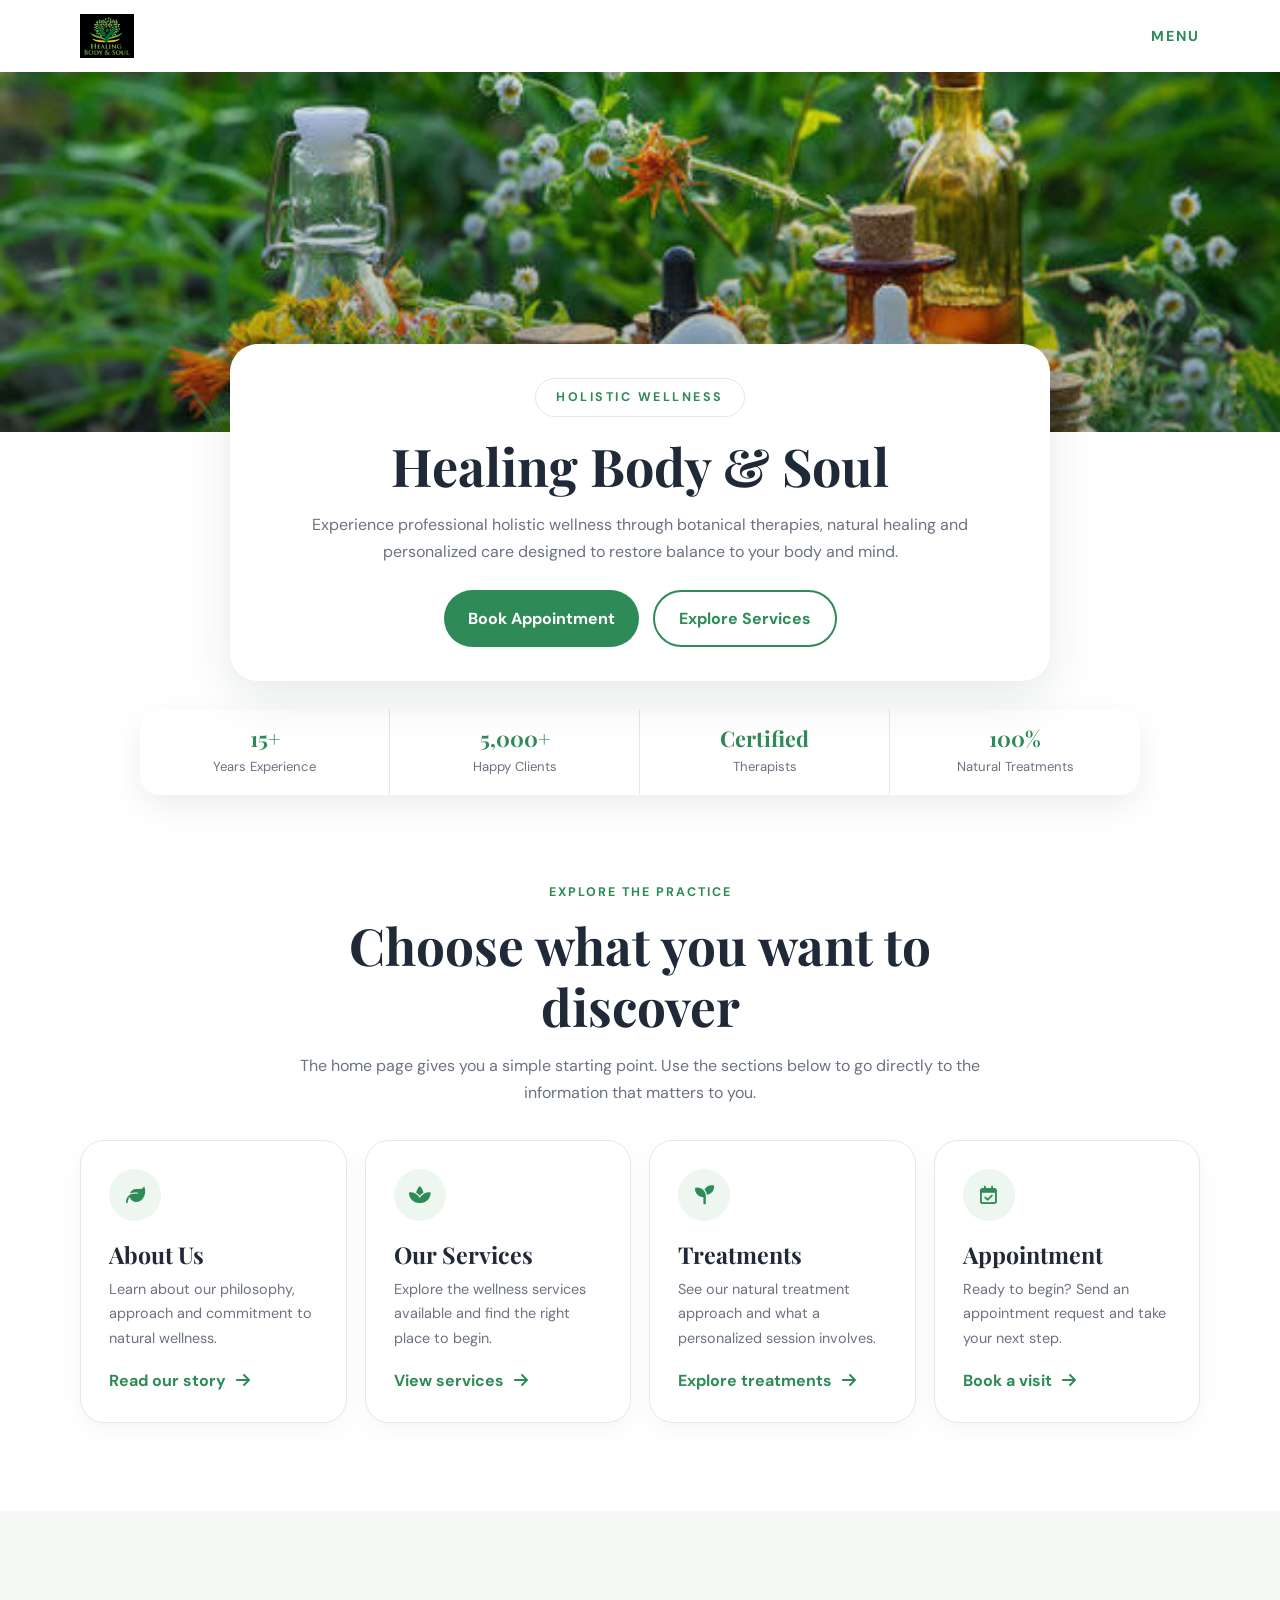
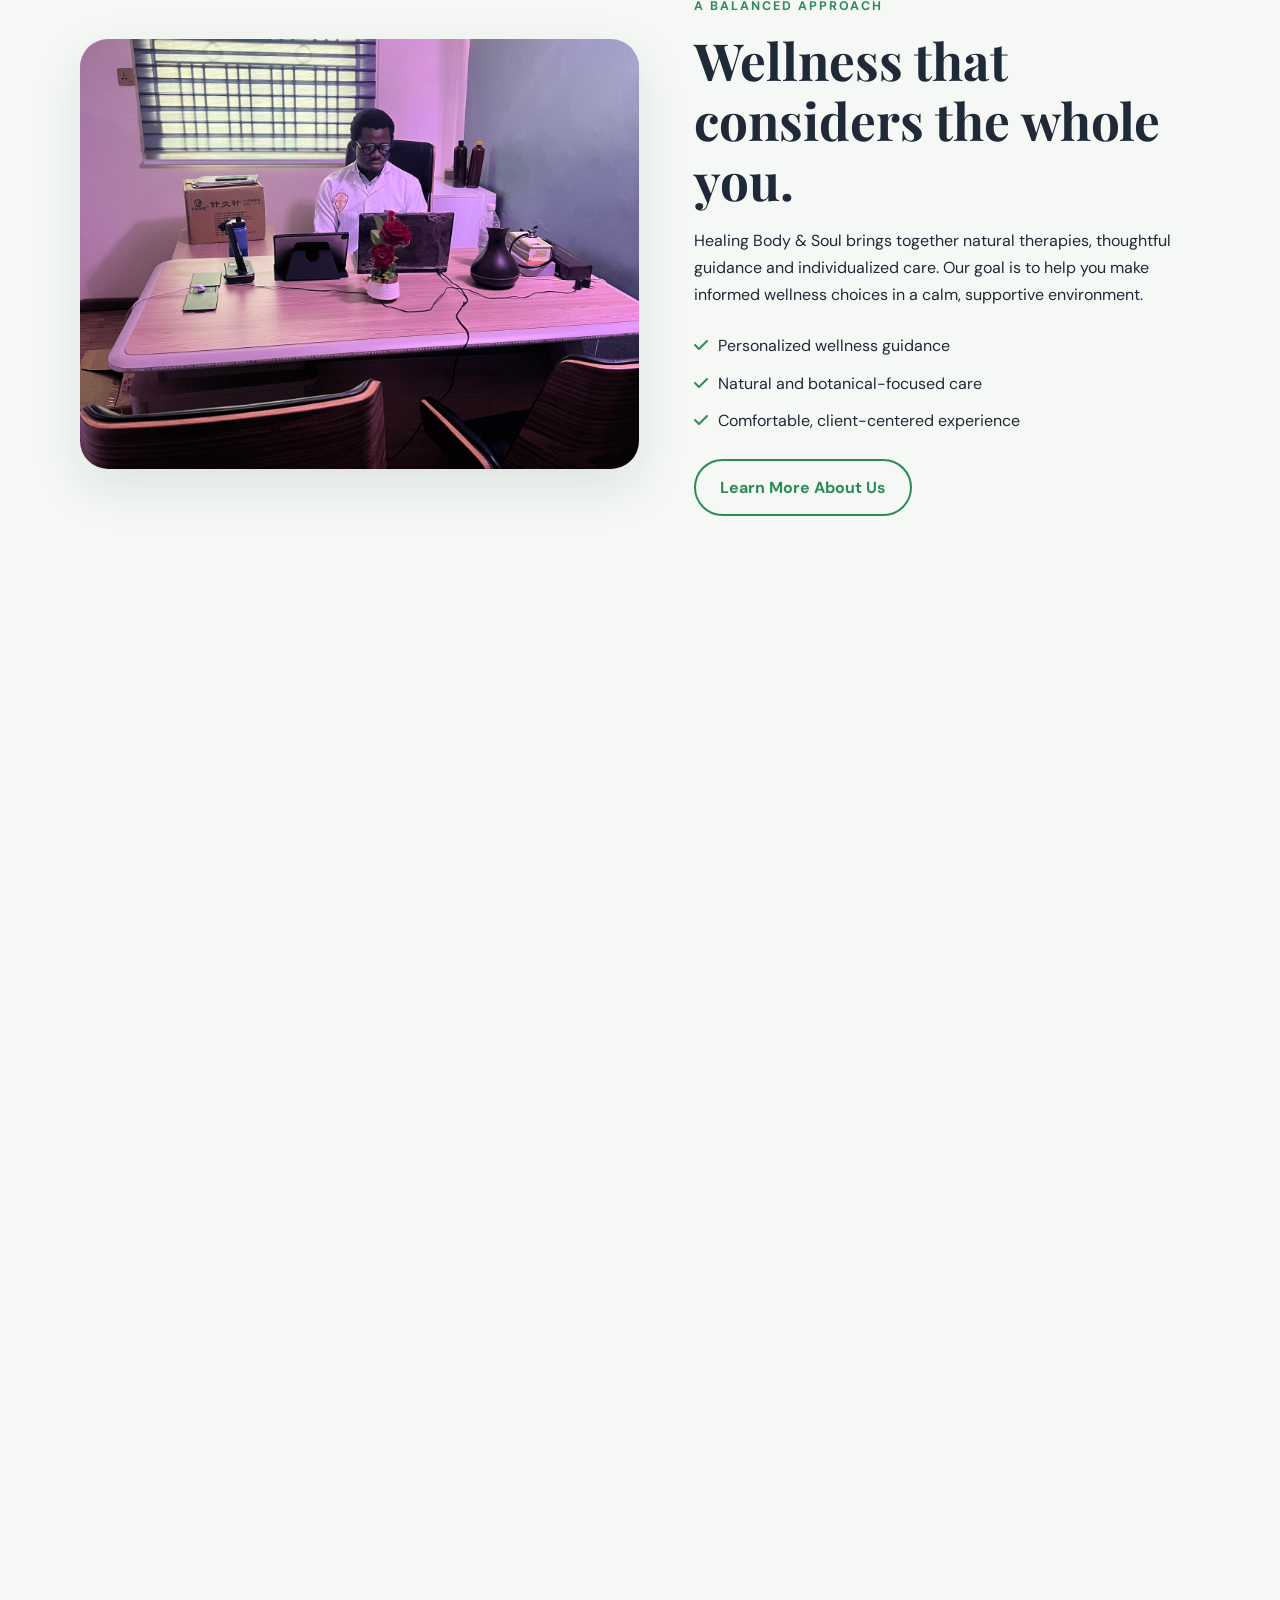
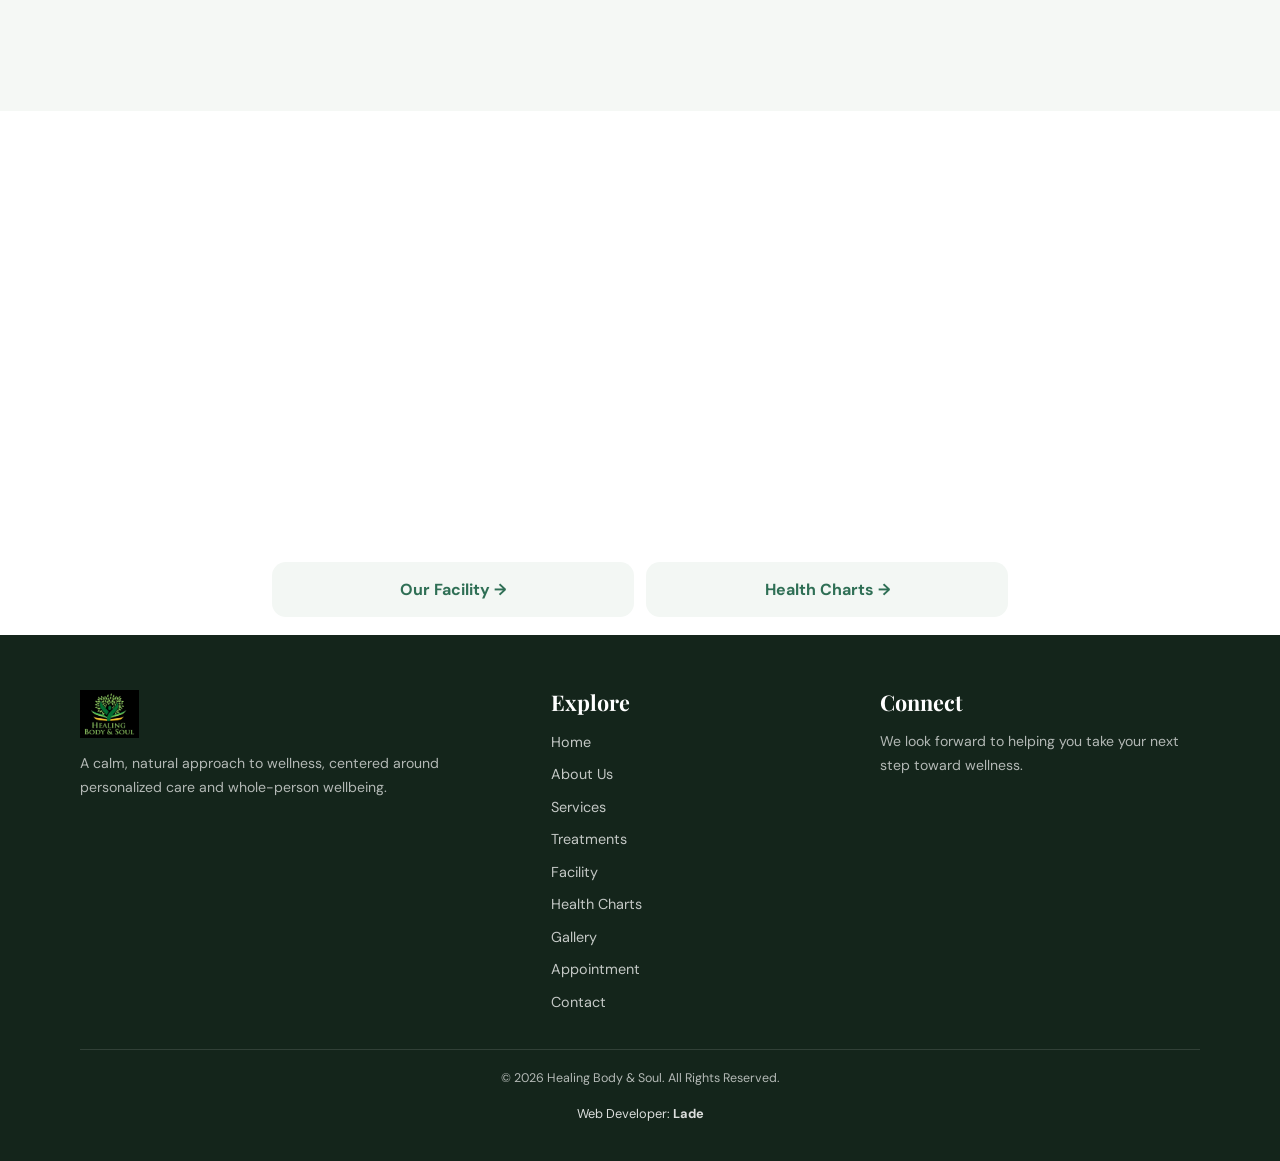
==== commit abef924d: "Refine welcome section content in index.html Updated the welcome section to improve clarity and cons" ====
--- a/index.html
+++ b/index.html
@@ -15,7 +15,7 @@
 </ul></nav></div>
 <main>
 <section class="hero"><div class="hero-image"><img src="images/hero.jpg" alt="Botanical wellness preparations"></div><div class="hero-overlay"></div></section>
-<section class="welcome-card"><div class="container"><div class="welcome-content reveal"><span class="welcome-tag">HOLISTIC WELLNESS</span><h1>Healing Body &amp; Soul</h1><p>Experience professional holistic wellness through botanical therapies, natural healing and personalized care designed to restore balance to your body, mind and spirit.</p><div class="welcome-buttons"><a href="appointment.html" class="btn btn-primary">Book Appointment</a><a href="services.html" class="btn btn-outline">Explore Services</a></div></div></div></section>
+<section class="welcome-card"><div class="container"><div class="welcome-content reveal"><span class="welcome-tag">HOLISTIC WELLNESS</span><h1>Healing Body &amp; Soul</h1><p>Experience professional holistic wellness through botanical therapies, natural healing and personalized care designed to restore balance to your body and mind.</p><div class="welcome-buttons"><a href="appointment.html" class="btn btn-primary">Book Appointment</a><a href="services.html" class="btn btn-outline">Explore Services</a></div></div></div></section>
 <section class="stats-bar"><div class="container"><div class="stats-wrapper reveal"><div class="stat-item"><h3>15+</h3><p>Years Experience</p></div><div class="stat-item"><h3>5,000+</h3><p>Happy Clients</p></div><div class="stat-item"><h3>Certified</h3><p>Therapists</p></div><div class="stat-item"><h3>100%</h3><p>Natural Treatments</p></div></div></div></section>
 <section class="explore"><div class="container"><div class="explore-head reveal"><span class="eyebrow">Explore the practice</span><h2 class="section-title">Choose what you want to discover</h2><p class="section-intro" style="margin:auto">The home page gives you a simple starting point. Use the sections below to go directly to the information that matters to you.</p></div><div class="explore-grid">
 <a class="explore-card reveal" href="about.html"><div class="explore-icon"><i class="fa-solid fa-leaf"></i></div><h3>About Us</h3><p>Learn about our philosophy, approach and commitment to natural wellness.</p><span class="text-link">Read our story <i class="fa-solid fa-arrow-right"></i></span></a>
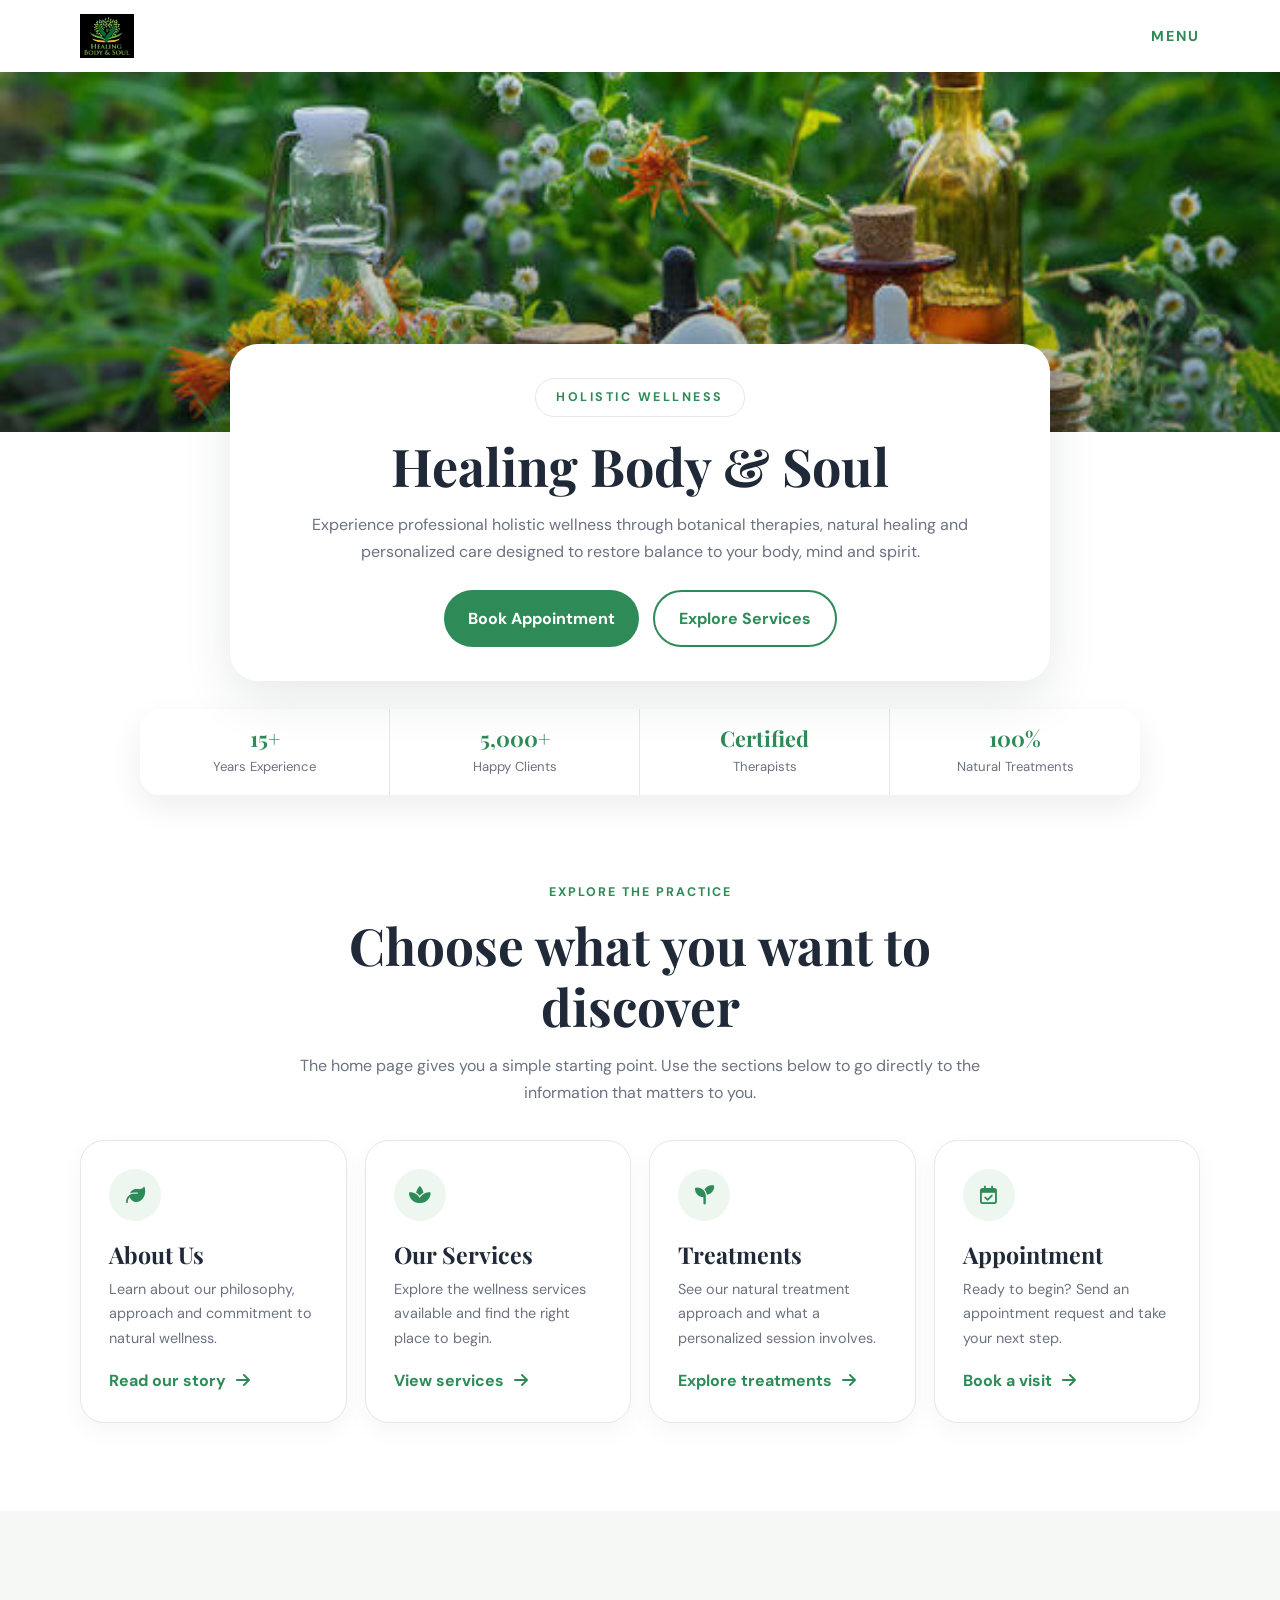
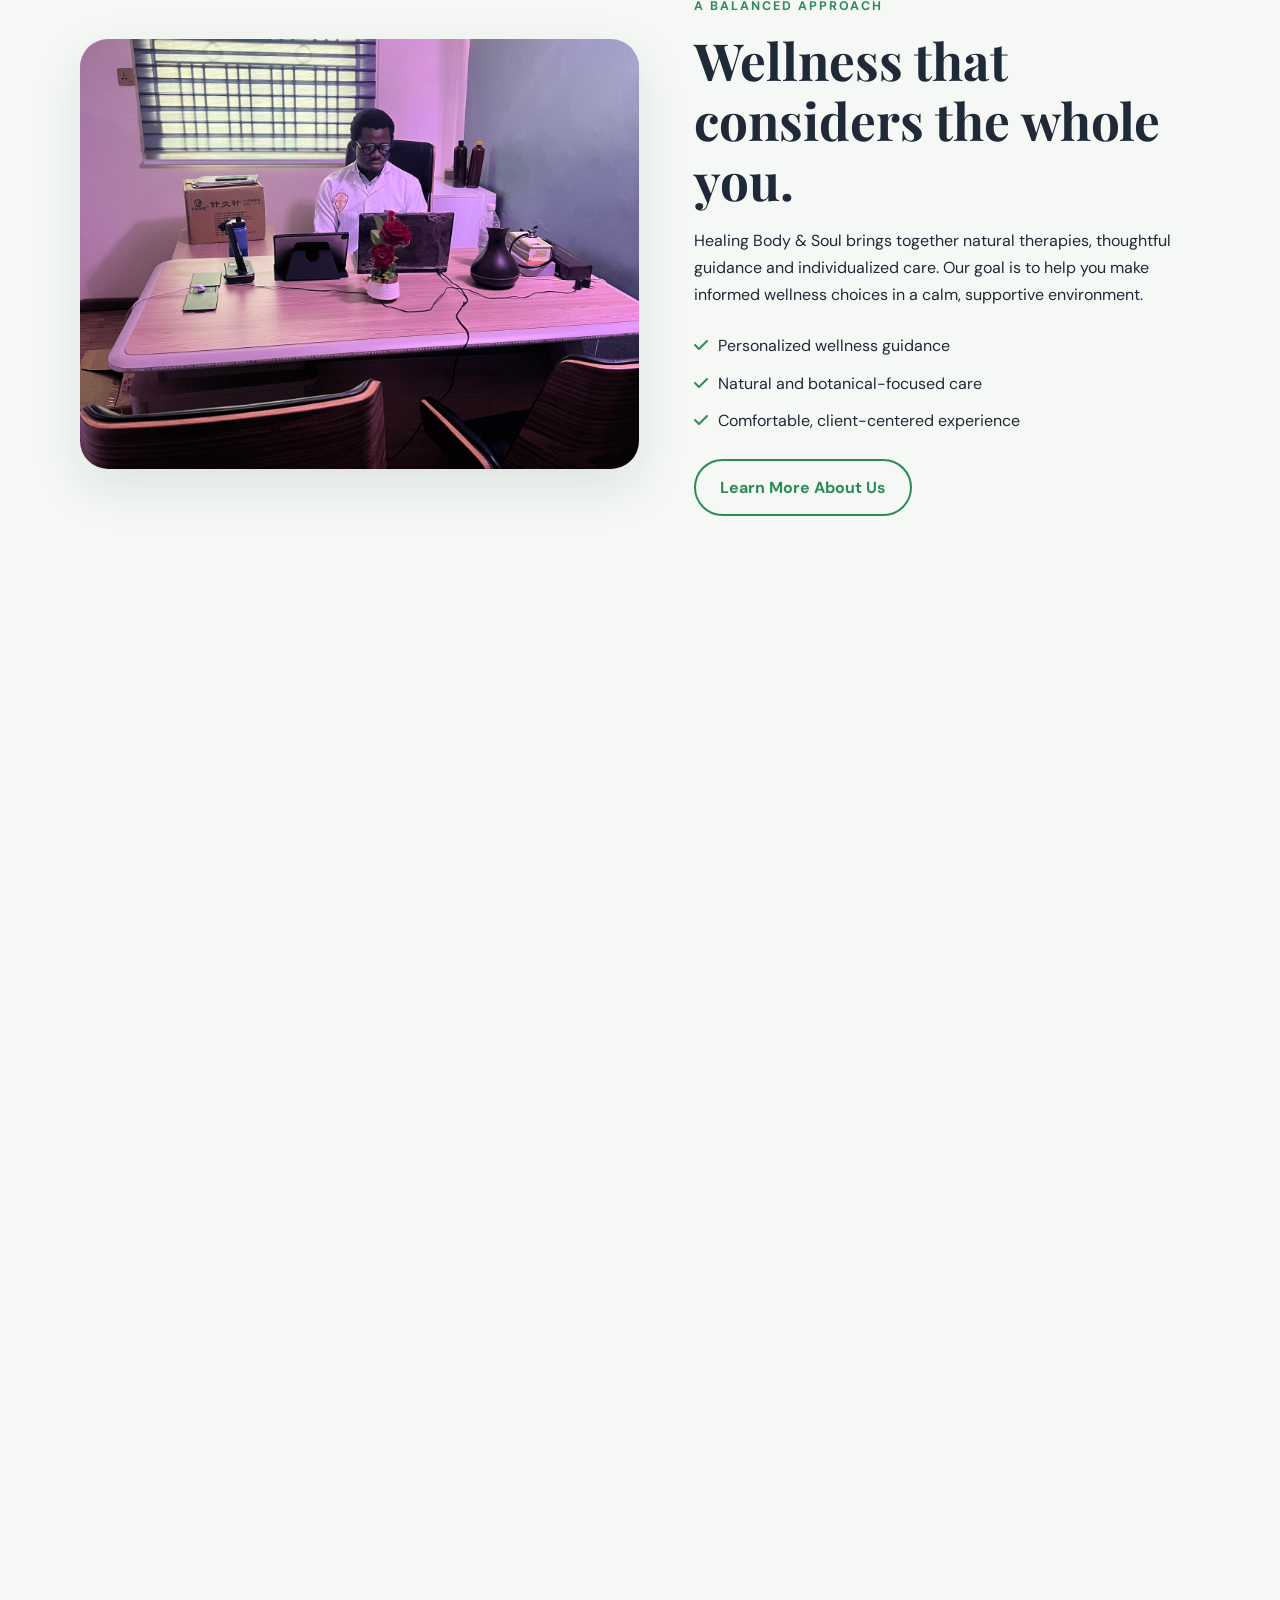
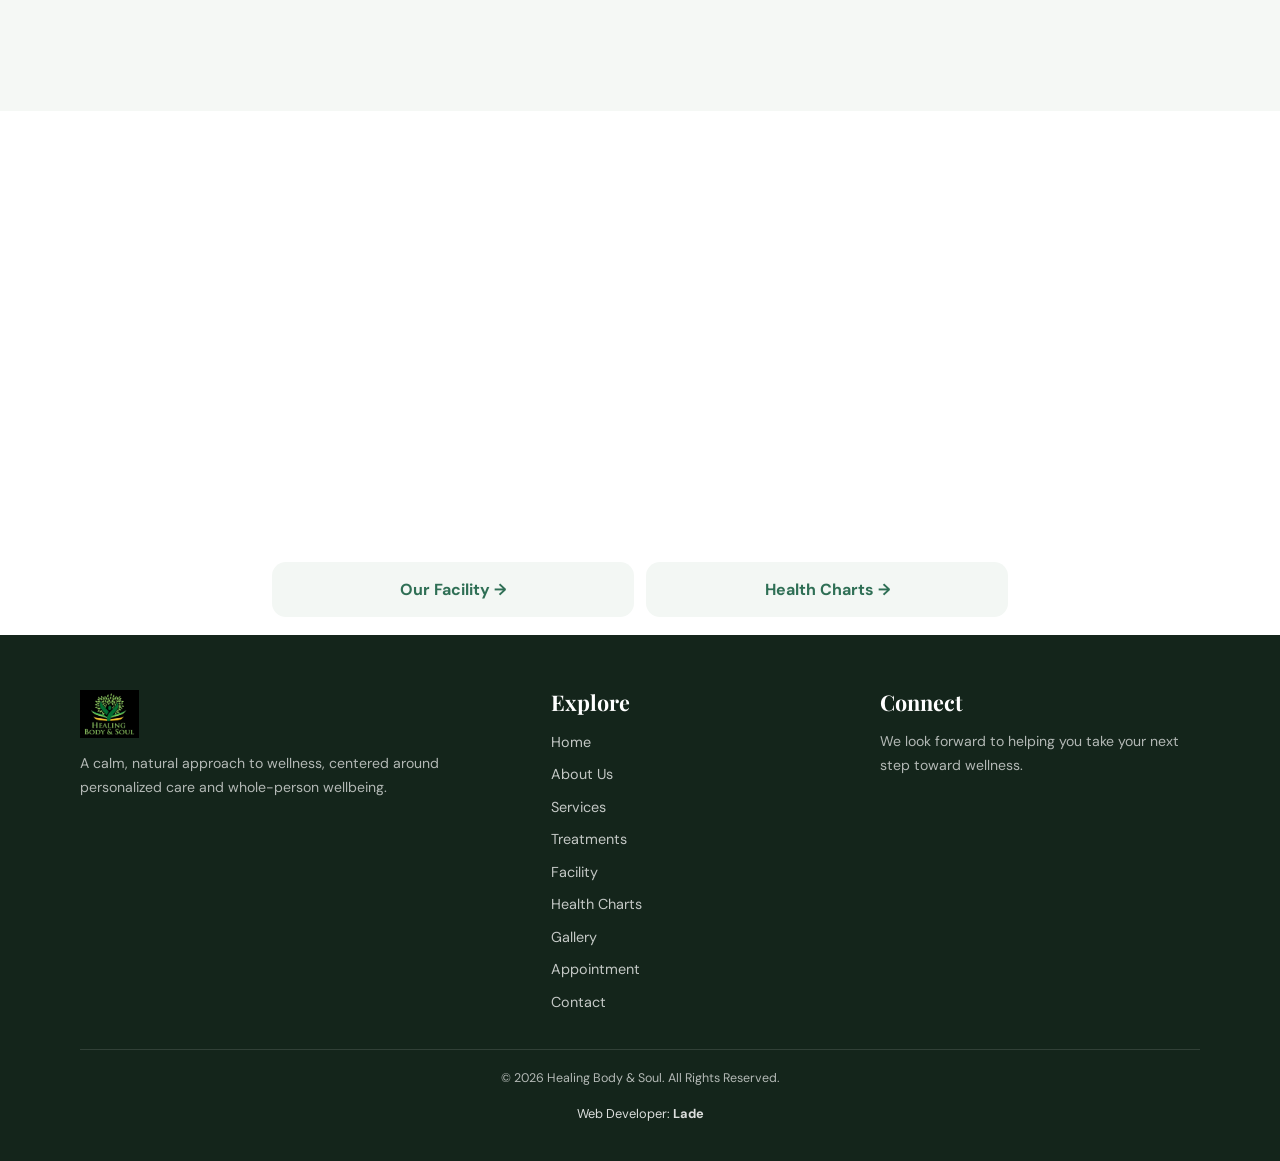
==== commit ece58820: "Add files via upload" ====
--- a/index.html
+++ b/index.html
@@ -15,7 +15,7 @@
 </ul></nav></div>
 <main>
 <section class="hero"><div class="hero-image"><img src="images/hero.jpg" alt="Botanical wellness preparations"></div><div class="hero-overlay"></div></section>
-<section class="welcome-card"><div class="container"><div class="welcome-content reveal"><span class="welcome-tag">HOLISTIC WELLNESS</span><h1>Healing Body &amp; Soul</h1><p>Experience professional holistic wellness through botanical therapies, natural healing and personalized care designed to restore balance to your body and mind.</p><div class="welcome-buttons"><a href="appointment.html" class="btn btn-primary">Book Appointment</a><a href="services.html" class="btn btn-outline">Explore Services</a></div></div></div></section>
+<section class="welcome-card"><div class="container"><div class="welcome-content reveal"><span class="welcome-tag">HOLISTIC WELLNESS</span><h1>Healing Body &amp; Soul</h1><p>Experience professional holistic wellness through botanical therapies, natural healing and personalized care designed to restore balance to your body, mind and spirit.</p><div class="welcome-buttons"><a href="appointment.html" class="btn btn-primary">Book Appointment</a><a href="services.html" class="btn btn-outline">Explore Services</a></div></div></div></section>
 <section class="stats-bar"><div class="container"><div class="stats-wrapper reveal"><div class="stat-item"><h3>15+</h3><p>Years Experience</p></div><div class="stat-item"><h3>5,000+</h3><p>Happy Clients</p></div><div class="stat-item"><h3>Certified</h3><p>Therapists</p></div><div class="stat-item"><h3>100%</h3><p>Natural Treatments</p></div></div></div></section>
 <section class="explore"><div class="container"><div class="explore-head reveal"><span class="eyebrow">Explore the practice</span><h2 class="section-title">Choose what you want to discover</h2><p class="section-intro" style="margin:auto">The home page gives you a simple starting point. Use the sections below to go directly to the information that matters to you.</p></div><div class="explore-grid">
 <a class="explore-card reveal" href="about.html"><div class="explore-icon"><i class="fa-solid fa-leaf"></i></div><h3>About Us</h3><p>Learn about our philosophy, approach and commitment to natural wellness.</p><span class="text-link">Read our story <i class="fa-solid fa-arrow-right"></i></span></a>
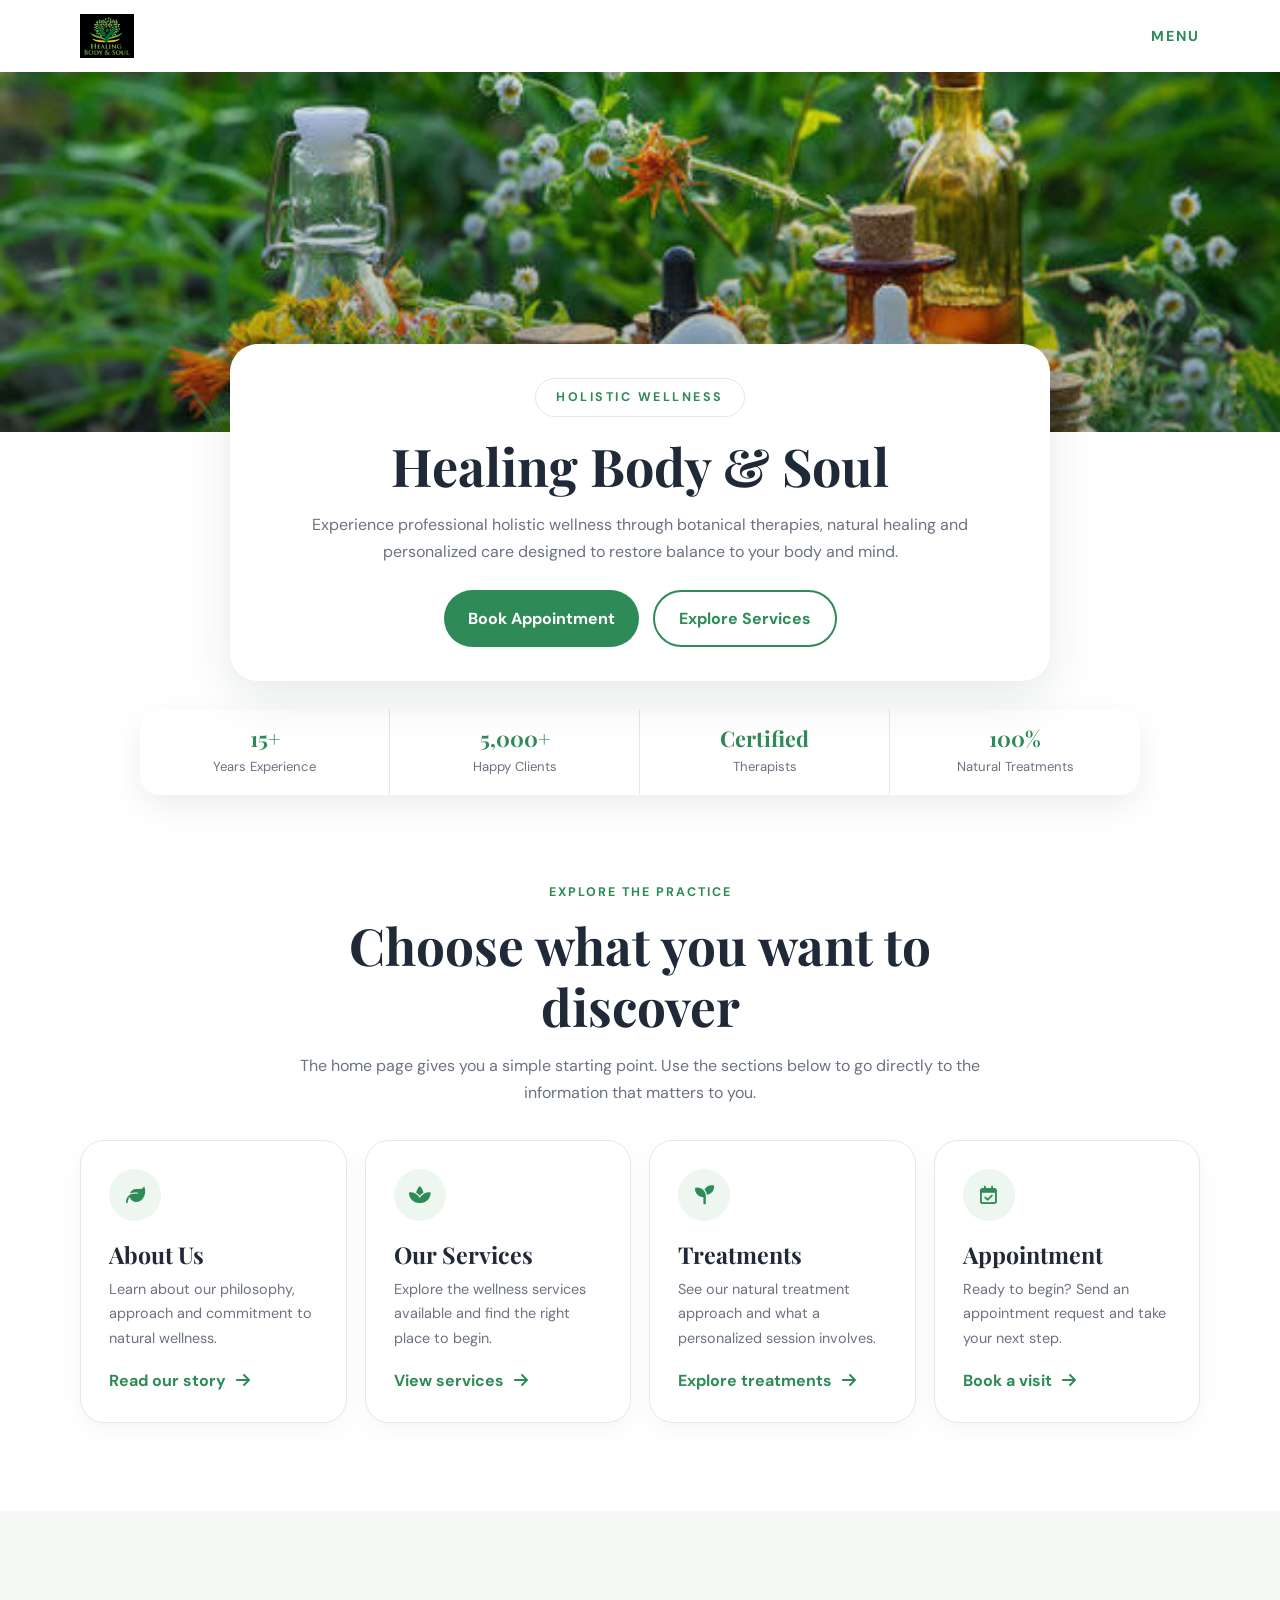
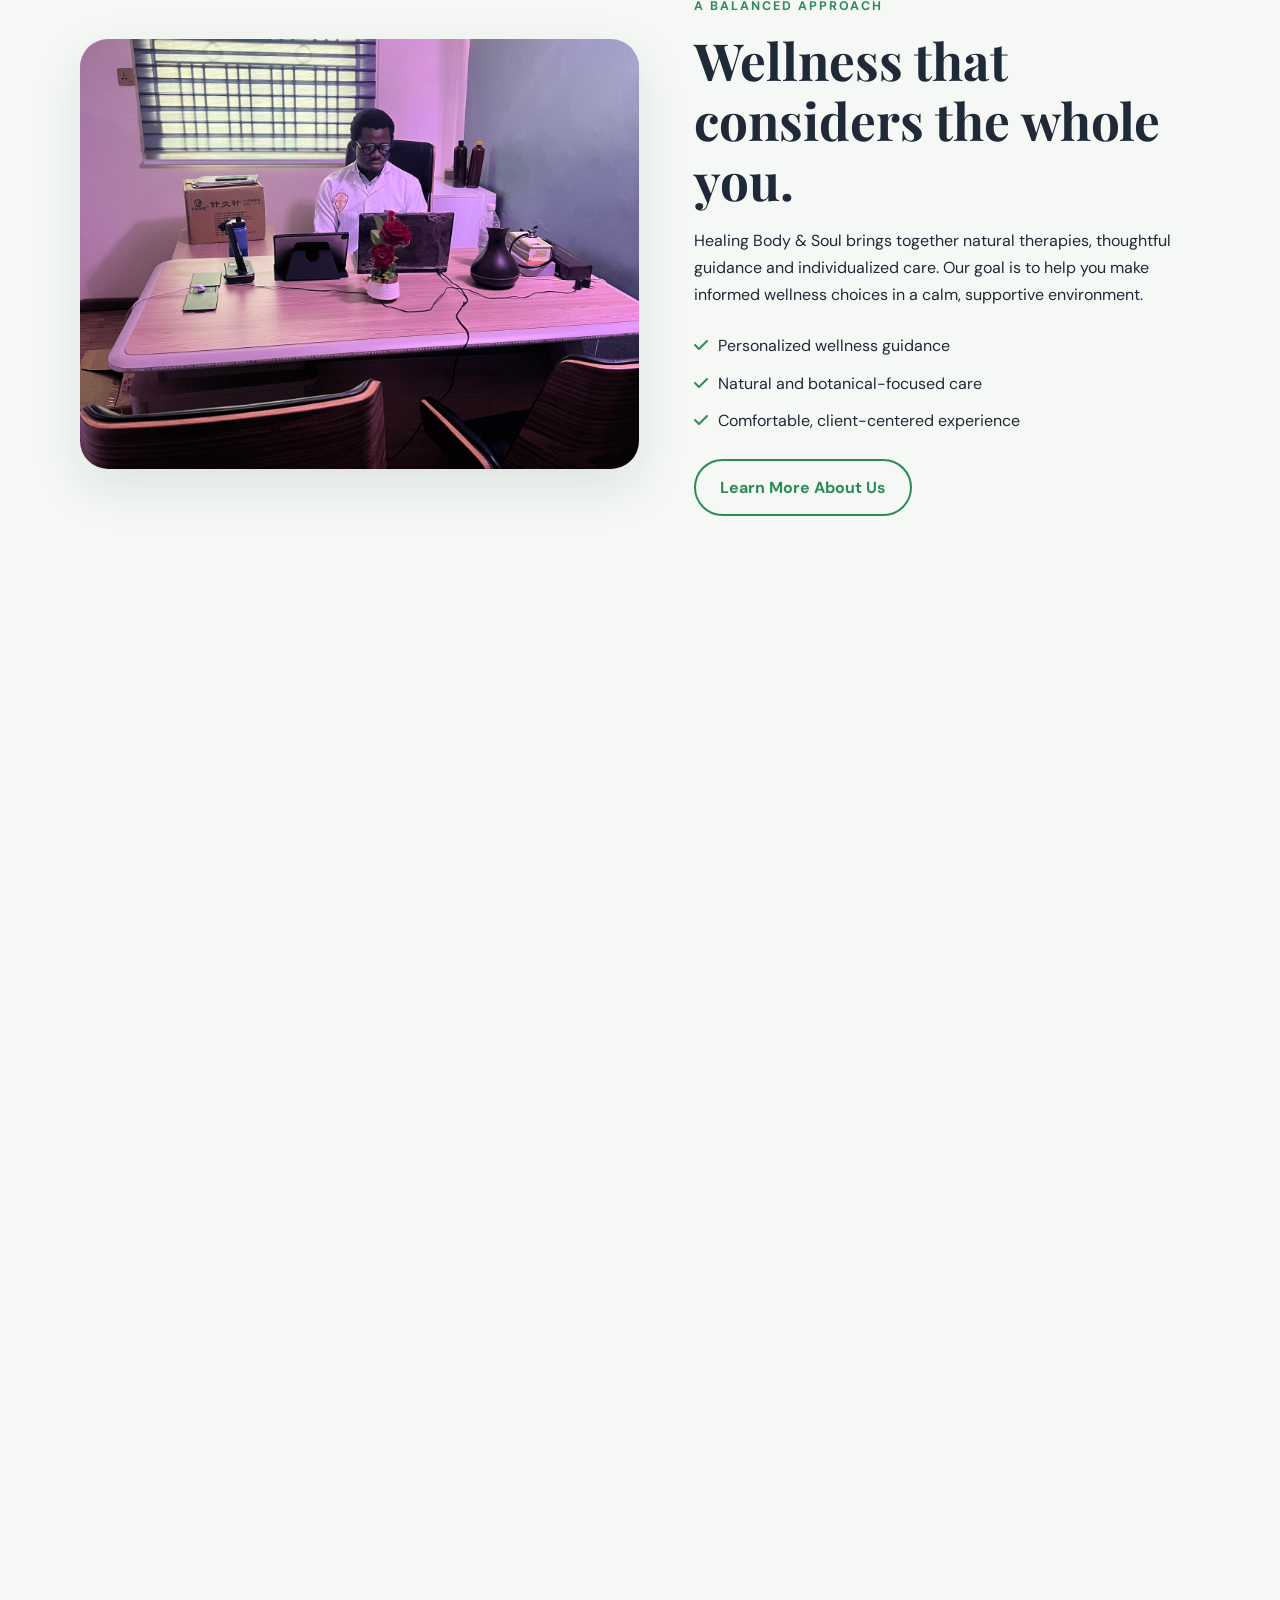
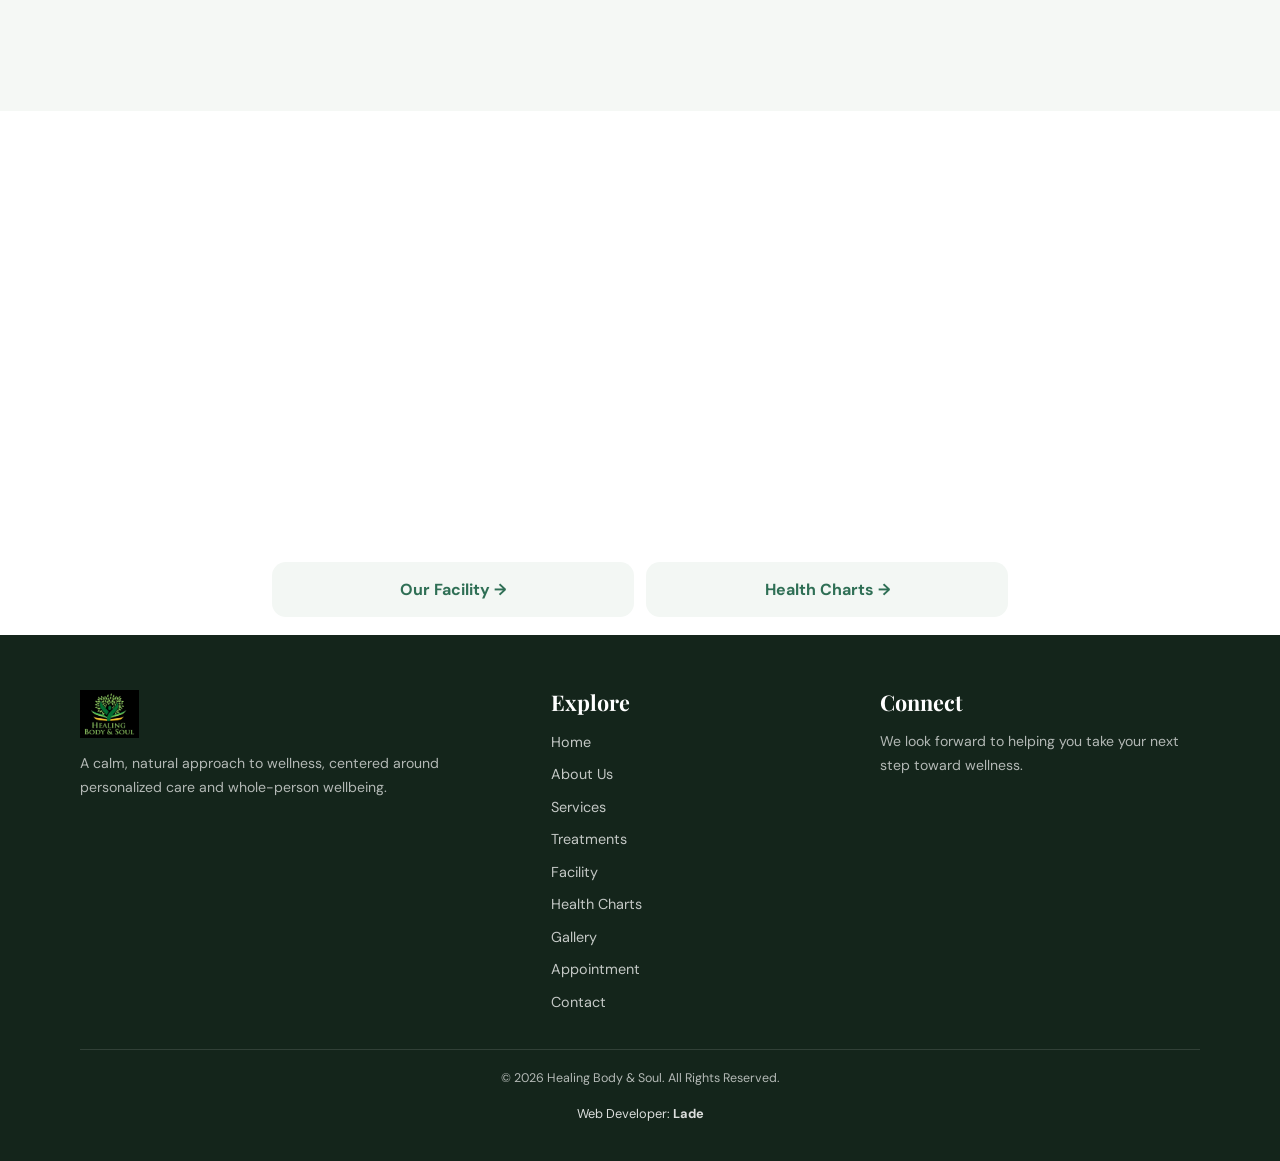
==== commit 0d5145e1: "Update index.html" ====
--- a/index.html
+++ b/index.html
@@ -15,7 +15,7 @@
 </ul></nav></div>
 <main>
 <section class="hero"><div class="hero-image"><img src="images/hero.jpg" alt="Botanical wellness preparations"></div><div class="hero-overlay"></div></section>
-<section class="welcome-card"><div class="container"><div class="welcome-content reveal"><span class="welcome-tag">HOLISTIC WELLNESS</span><h1>Healing Body &amp; Soul</h1><p>Experience professional holistic wellness through botanical therapies, natural healing and personalized care designed to restore balance to your body, mind and spirit.</p><div class="welcome-buttons"><a href="appointment.html" class="btn btn-primary">Book Appointment</a><a href="services.html" class="btn btn-outline">Explore Services</a></div></div></div></section>
+<section class="welcome-card"><div class="container"><div class="welcome-content reveal"><span class="welcome-tag">HOLISTIC WELLNESS</span><h1>Healing Body &amp; Soul</h1><p>Experience professional holistic wellness through botanical therapies, natural healing and personalized care designed to restore balance to your body and mind.</p><div class="welcome-buttons"><a href="appointment.html" class="btn btn-primary">Book Appointment</a><a href="services.html" class="btn btn-outline">Explore Services</a></div></div></div></section>
 <section class="stats-bar"><div class="container"><div class="stats-wrapper reveal"><div class="stat-item"><h3>15+</h3><p>Years Experience</p></div><div class="stat-item"><h3>5,000+</h3><p>Happy Clients</p></div><div class="stat-item"><h3>Certified</h3><p>Therapists</p></div><div class="stat-item"><h3>100%</h3><p>Natural Treatments</p></div></div></div></section>
 <section class="explore"><div class="container"><div class="explore-head reveal"><span class="eyebrow">Explore the practice</span><h2 class="section-title">Choose what you want to discover</h2><p class="section-intro" style="margin:auto">The home page gives you a simple starting point. Use the sections below to go directly to the information that matters to you.</p></div><div class="explore-grid">
 <a class="explore-card reveal" href="about.html"><div class="explore-icon"><i class="fa-solid fa-leaf"></i></div><h3>About Us</h3><p>Learn about our philosophy, approach and commitment to natural wellness.</p><span class="text-link">Read our story <i class="fa-solid fa-arrow-right"></i></span></a>
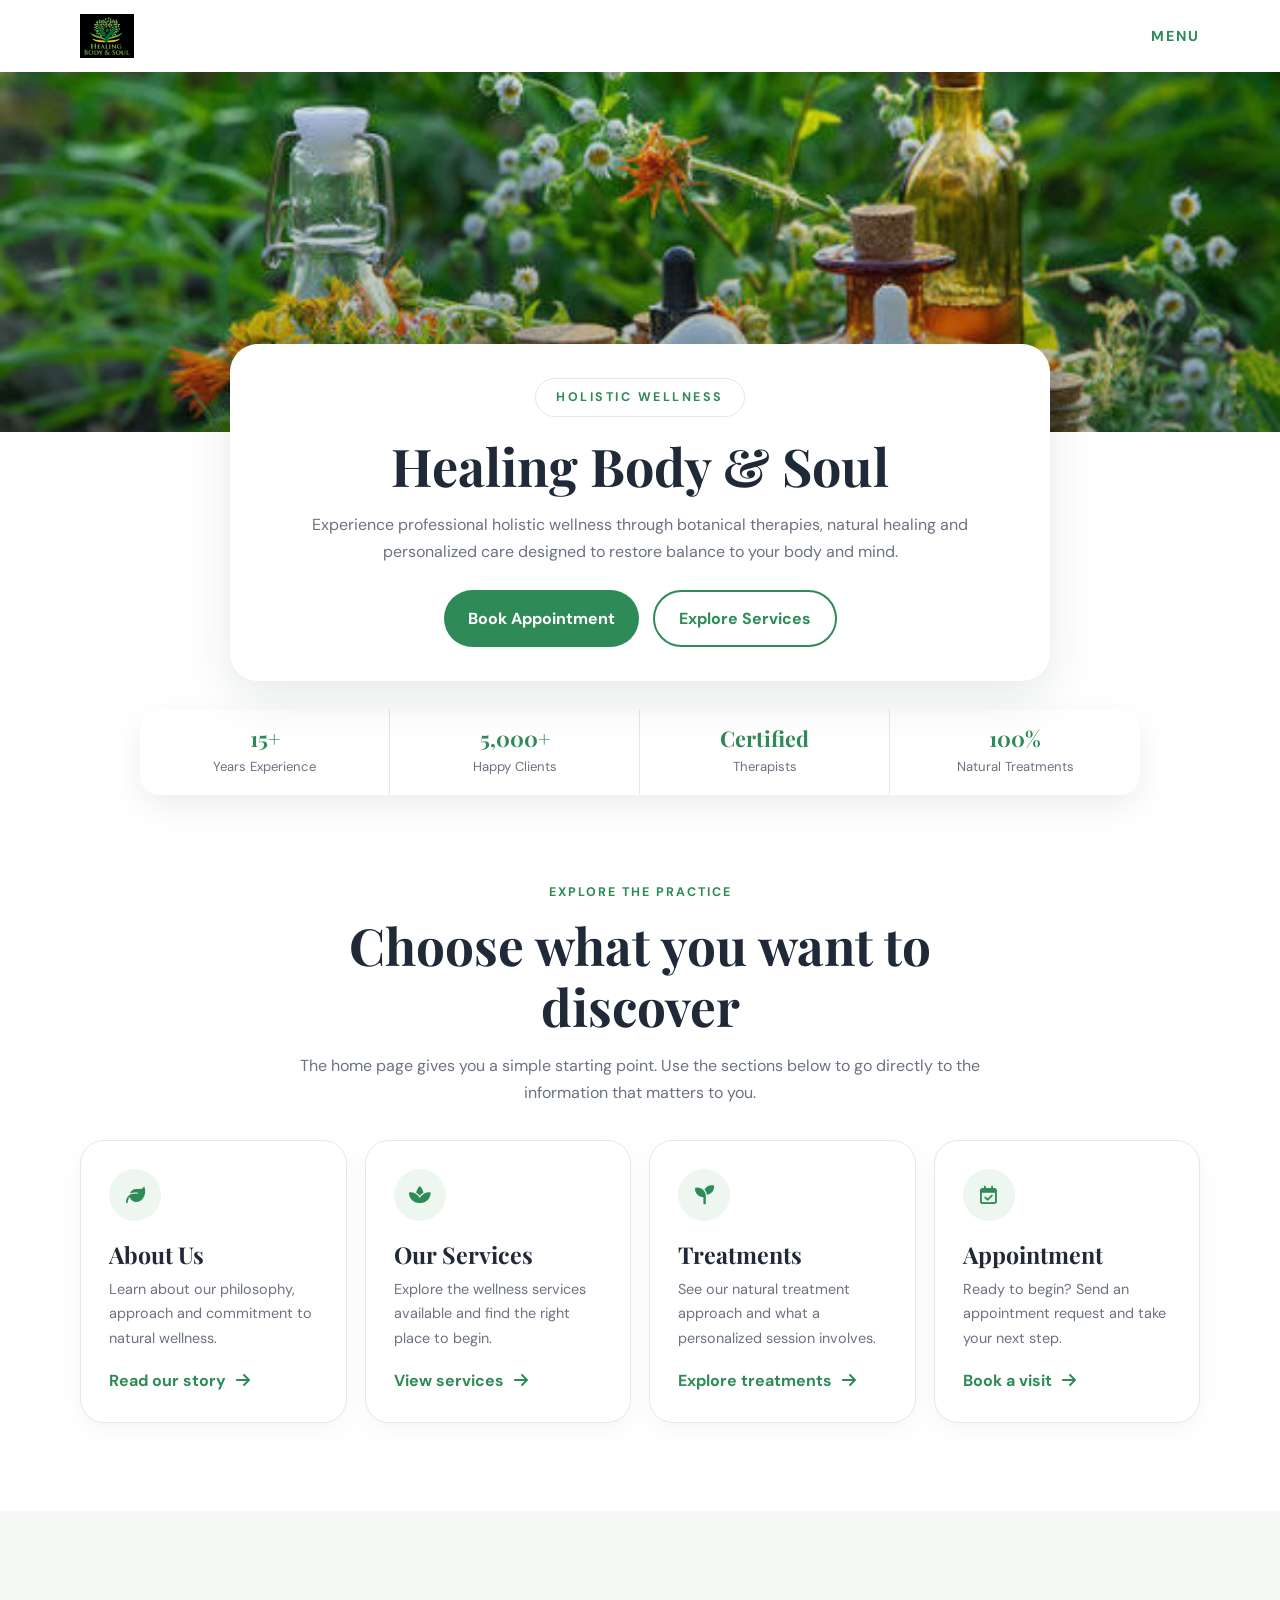
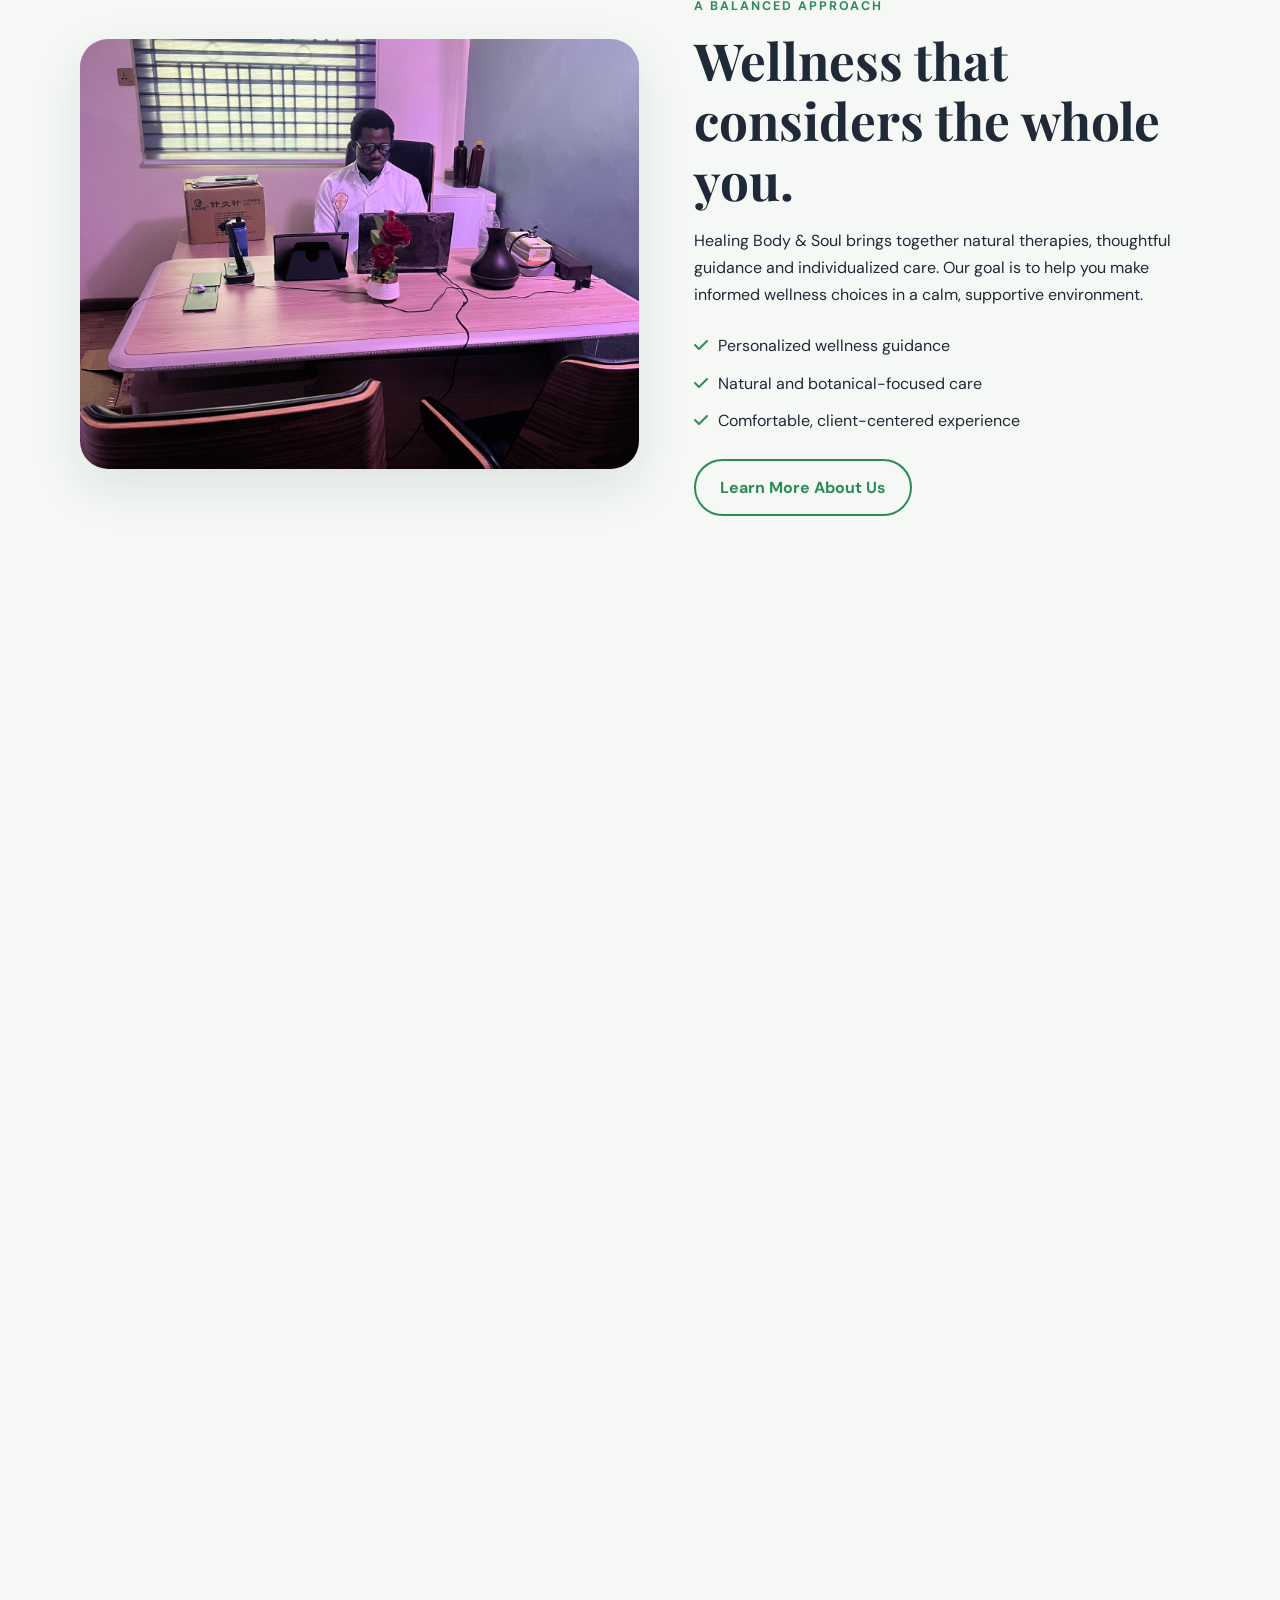
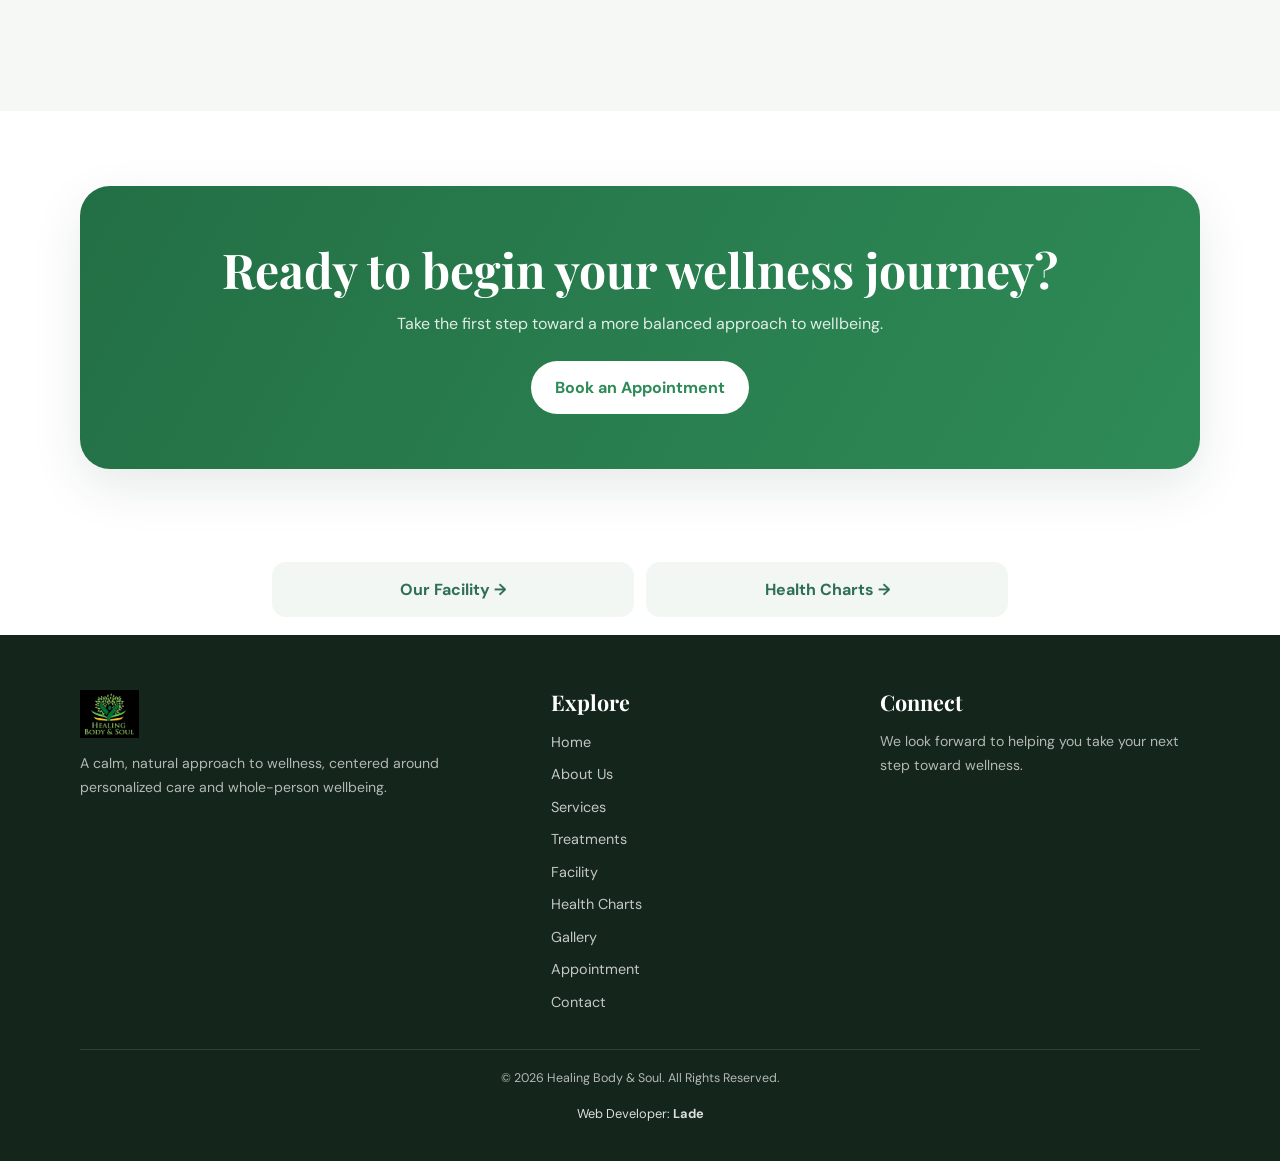
==== commit 2a957de9: "Add files via upload" ====
--- a/index.html
+++ b/index.html
@@ -34,7 +34,7 @@
   <div class="facility-overview-card reveal">
     <div class="facility-overview-frame">
       <video controls preload="metadata" playsinline poster="images/image6.jpg">
-        <source src="Videos/acupuncture-therapy-1.mp4" type="video/mp4">
+        <source src="Videos/Healing%20body%20and%20soul.mp4" type="video/mp4">
         Your browser does not support HTML5 video.
       </video>
     </div>
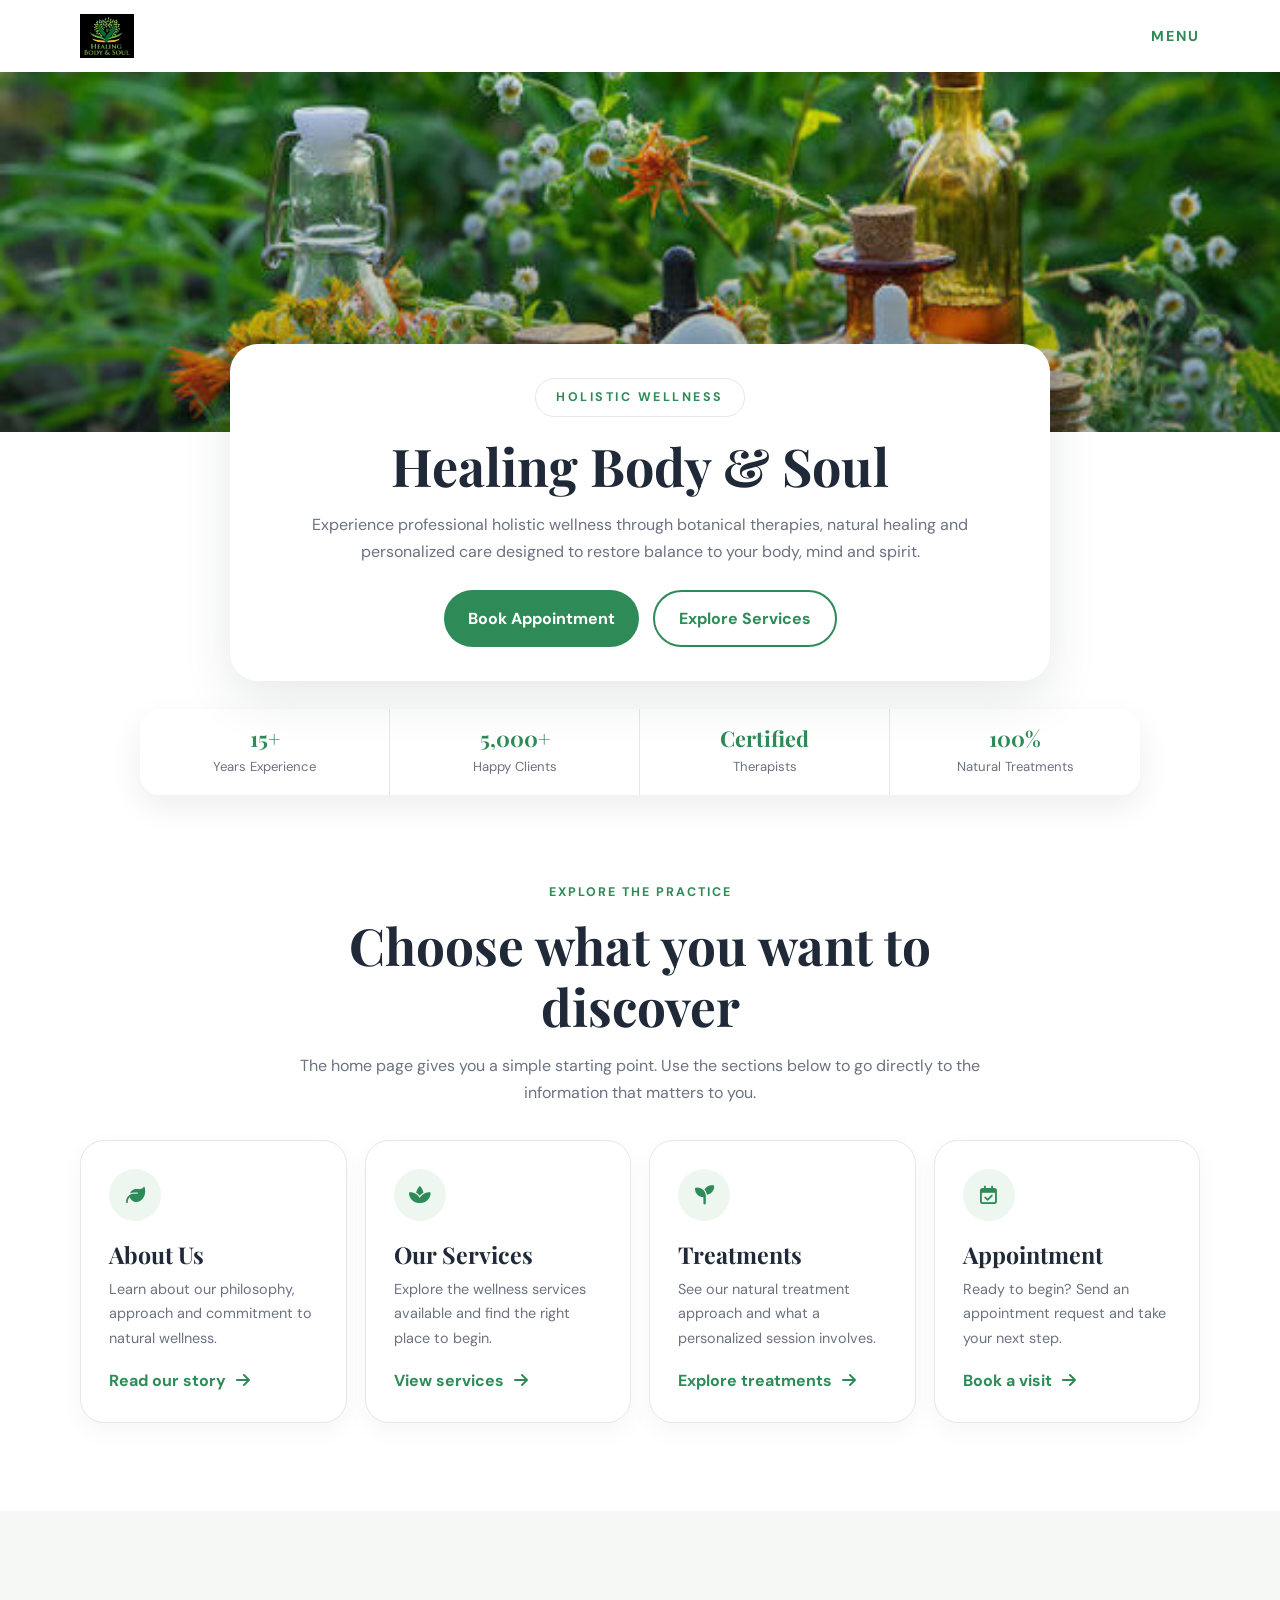
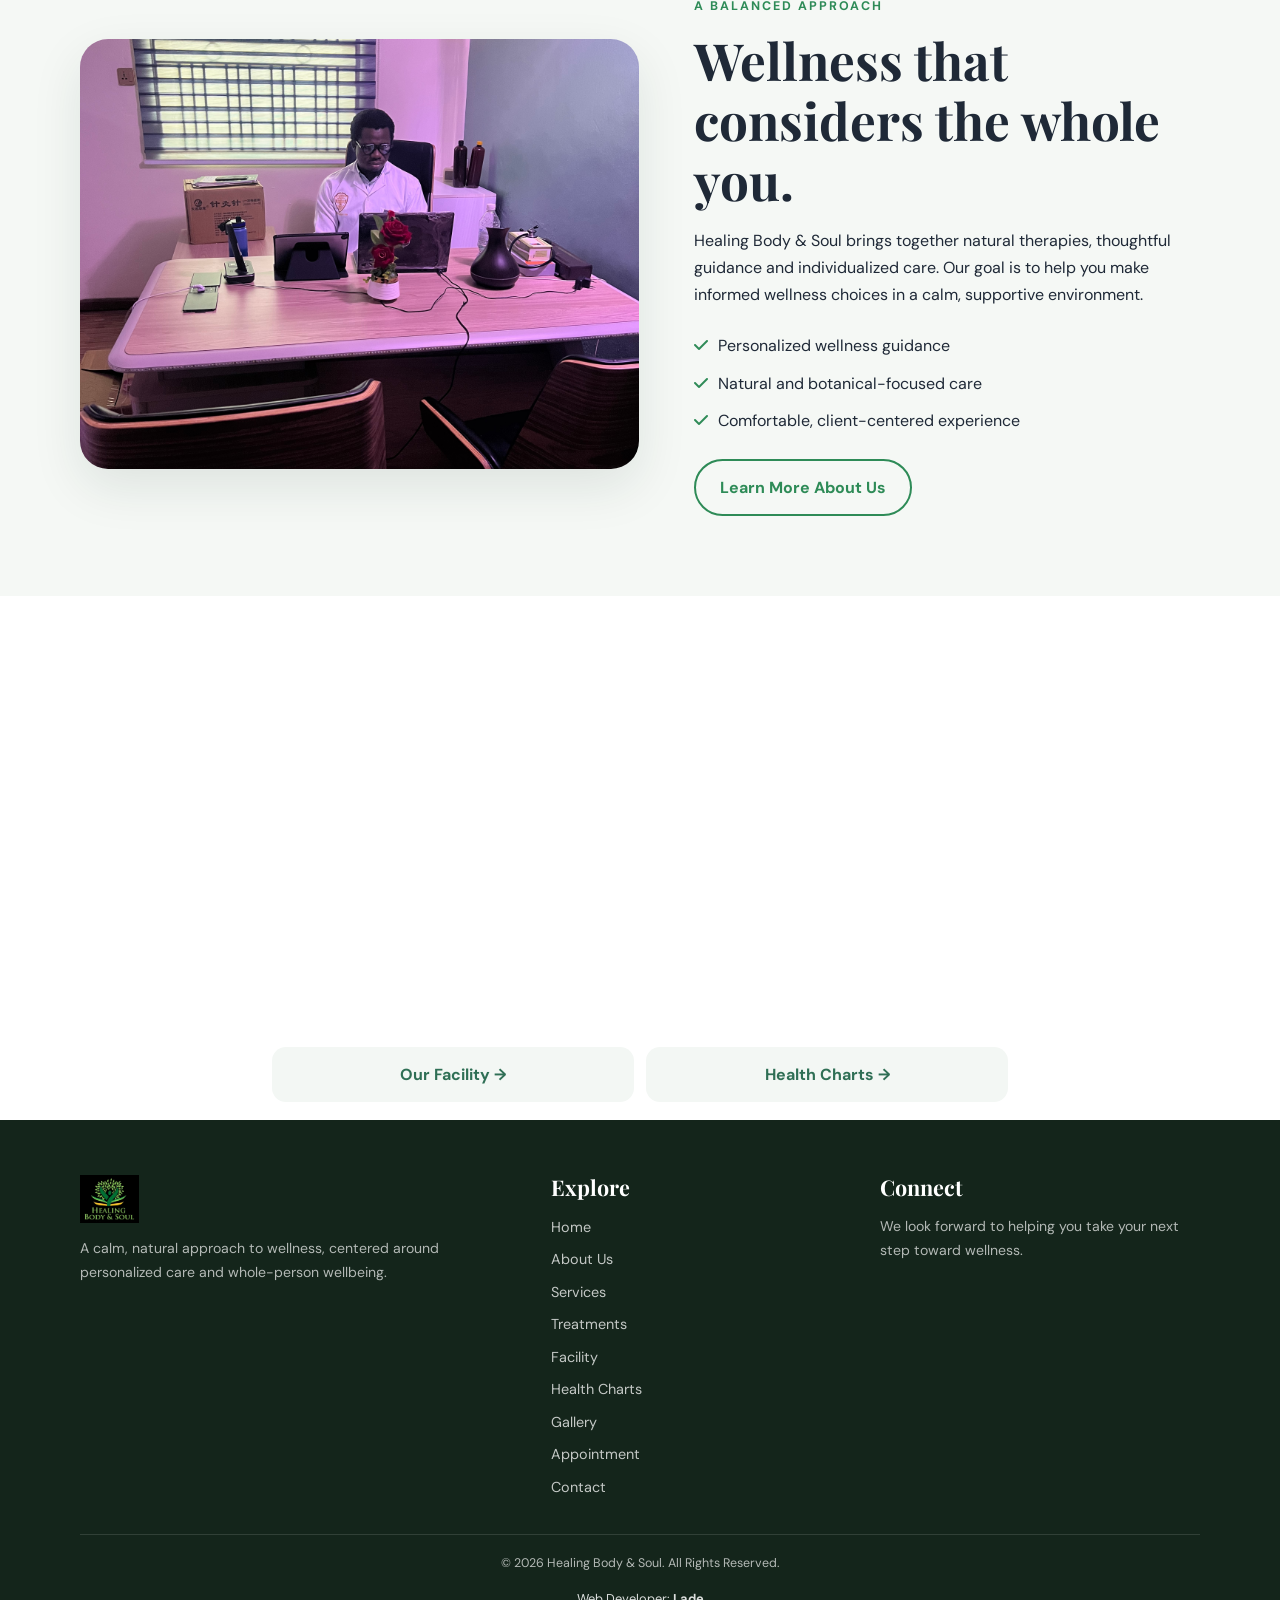
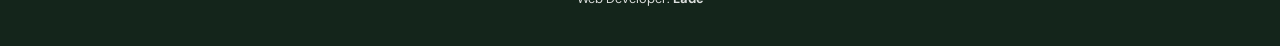
==== commit eab757cf: "Add files via upload" ====
--- a/index.html
+++ b/index.html
@@ -15,7 +15,7 @@
 </ul></nav></div>
 <main>
 <section class="hero"><div class="hero-image"><img src="images/hero.jpg" alt="Botanical wellness preparations"></div><div class="hero-overlay"></div></section>
-<section class="welcome-card"><div class="container"><div class="welcome-content reveal"><span class="welcome-tag">HOLISTIC WELLNESS</span><h1>Healing Body &amp; Soul</h1><p>Experience professional holistic wellness through botanical therapies, natural healing and personalized care designed to restore balance to your body and mind.</p><div class="welcome-buttons"><a href="appointment.html" class="btn btn-primary">Book Appointment</a><a href="services.html" class="btn btn-outline">Explore Services</a></div></div></div></section>
+<section class="welcome-card"><div class="container"><div class="welcome-content reveal"><span class="welcome-tag">HOLISTIC WELLNESS</span><h1>Healing Body &amp; Soul</h1><p>Experience professional holistic wellness through botanical therapies, natural healing and personalized care designed to restore balance to your body, mind and spirit.</p><div class="welcome-buttons"><a href="appointment.html" class="btn btn-primary">Book Appointment</a><a href="services.html" class="btn btn-outline">Explore Services</a></div></div></div></section>
 <section class="stats-bar"><div class="container"><div class="stats-wrapper reveal"><div class="stat-item"><h3>15+</h3><p>Years Experience</p></div><div class="stat-item"><h3>5,000+</h3><p>Happy Clients</p></div><div class="stat-item"><h3>Certified</h3><p>Therapists</p></div><div class="stat-item"><h3>100%</h3><p>Natural Treatments</p></div></div></div></section>
 <section class="explore"><div class="container"><div class="explore-head reveal"><span class="eyebrow">Explore the practice</span><h2 class="section-title">Choose what you want to discover</h2><p class="section-intro" style="margin:auto">The home page gives you a simple starting point. Use the sections below to go directly to the information that matters to you.</p></div><div class="explore-grid">
 <a class="explore-card reveal" href="about.html"><div class="explore-icon"><i class="fa-solid fa-leaf"></i></div><h3>About Us</h3><p>Learn about our philosophy, approach and commitment to natural wellness.</p><span class="text-link">Read our story <i class="fa-solid fa-arrow-right"></i></span></a>
@@ -24,27 +24,6 @@
 <a class="explore-card reveal" href="appointment.html"><div class="explore-icon"><i class="fa-regular fa-calendar-check"></i></div><h3>Appointment</h3><p>Ready to begin? Send an appointment request and take your next step.</p><span class="text-link">Book a visit <i class="fa-solid fa-arrow-right"></i></span></a>
 </div></div></section>
 <section class="preview section-soft"><div class="container"><div class="preview-grid"><div class="preview-image reveal"><img src="images/about.jpg" alt="Natural wellness consultation"></div><div class="preview-copy reveal"><span class="eyebrow">A balanced approach</span><h2 class="section-title">Wellness that considers the whole you.</h2><p>Healing Body &amp; Soul brings together natural therapies, thoughtful guidance and individualized care. Our goal is to help you make informed wellness choices in a calm, supportive environment.</p><ul class="check-list"><li><i class="fa-solid fa-check"></i><span>Personalized wellness guidance</span></li><li><i class="fa-solid fa-check"></i><span>Natural and botanical-focused care</span></li><li><i class="fa-solid fa-check"></i><span>Comfortable, client-centered experience</span></li></ul><a href="about.html" class="btn btn-outline">Learn More About Us</a></div></div></div></section>
-<section class="facility-overview-home section-soft" id="facility-overview">
-<div class="container">
-  <div class="facility-overview-head reveal">
-    <span class="eyebrow">Take a Look Inside</span>
-    <h2 class="section-title">Healing Body &amp; Soul</h2>
-    <p class="section-intro">View a treatment session from Healing Body &amp; Soul.</p>
-  </div>
-  <div class="facility-overview-card reveal">
-    <div class="facility-overview-frame">
-      <video controls preload="metadata" playsinline poster="images/image6.jpg">
-        <source src="Videos/Healing%20body%20and%20soul.mp4" type="video/mp4">
-        Your browser does not support HTML5 video.
-      </video>
-    </div>
-    <div class="facility-overview-action">
-      <a href="facility.html" class="btn btn-outline">Explore Our Facility <span>→</span></a>
-    </div>
-  </div>
-</div>
-</section>
-
 <section class="cta"><div class="container"><div class="cta-box reveal"><h2>Ready to begin your wellness journey?</h2><p>Take the first step toward a more balanced approach to wellbeing.</p><a href="appointment.html" class="btn btn-light">Book an Appointment</a></div></div></section>
 
 <section class="compact-grid" style="max-width:760px;margin:18px auto;padding:0 12px">
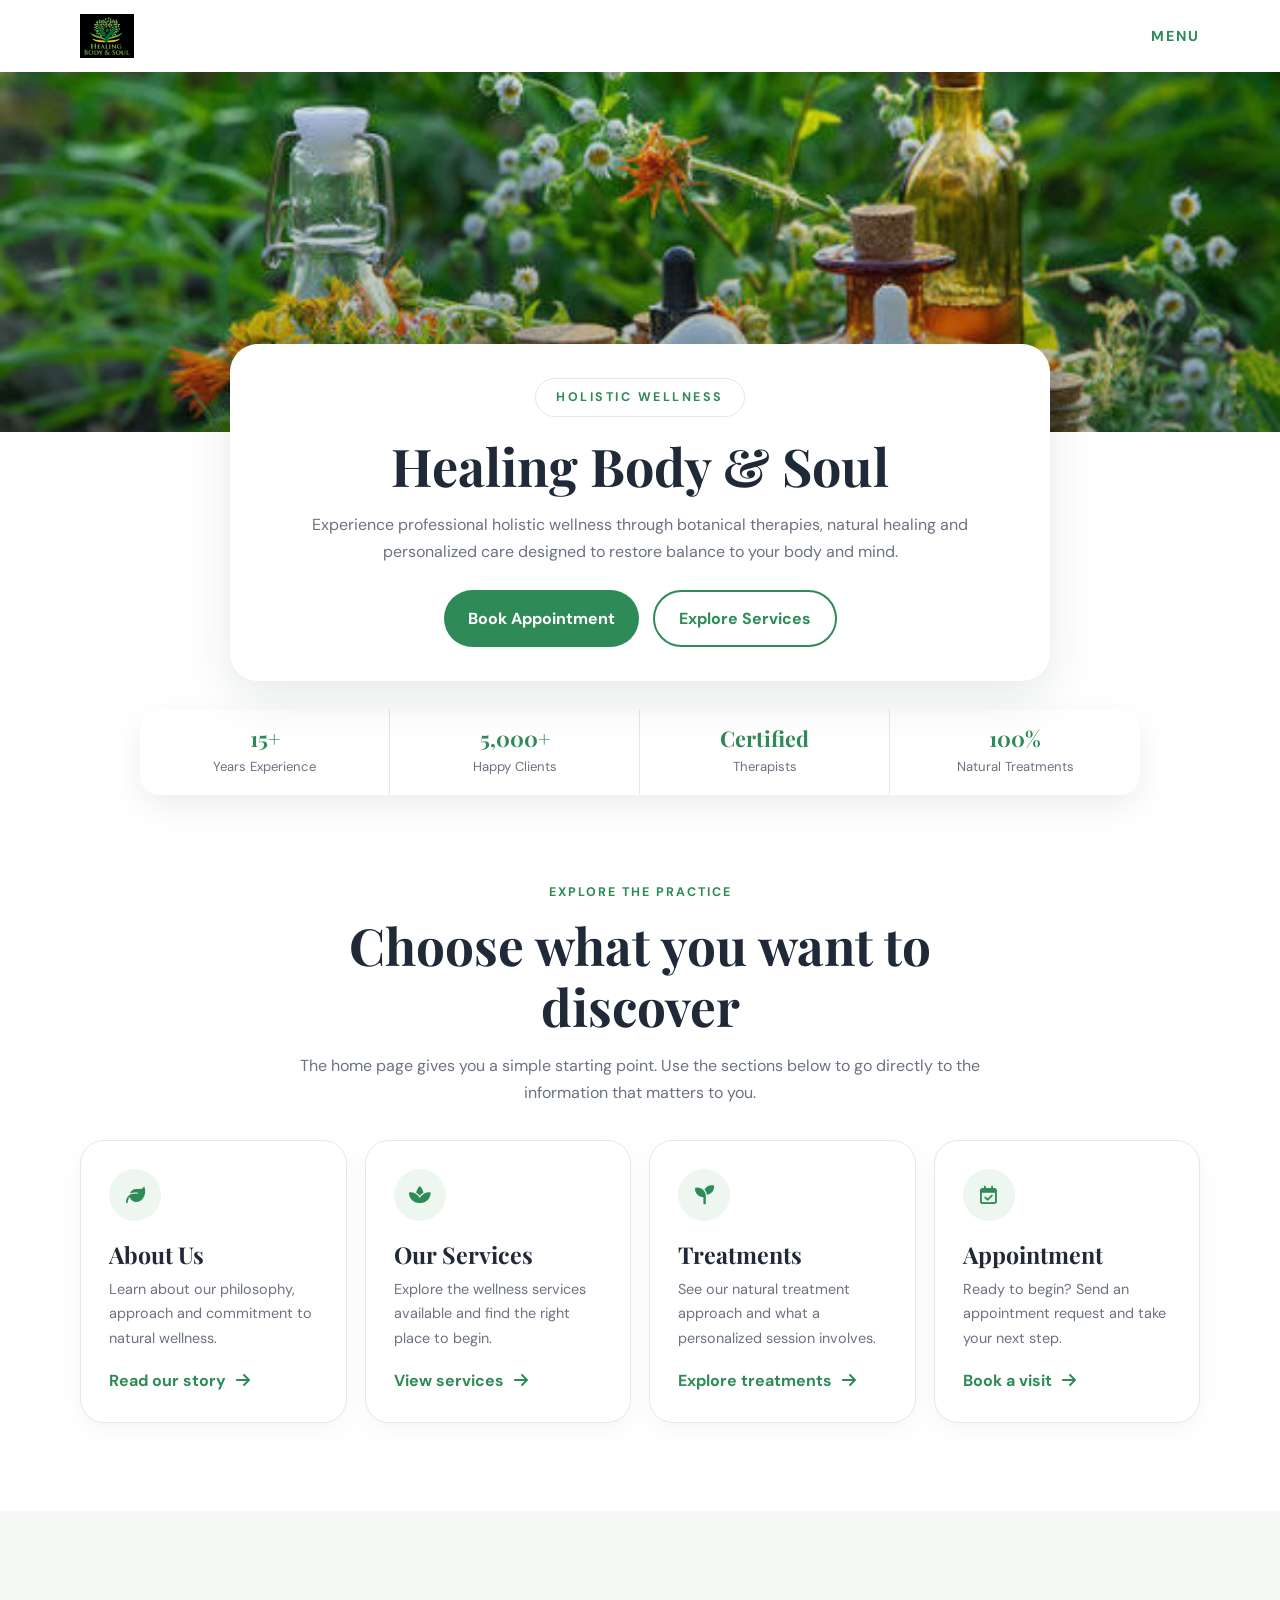
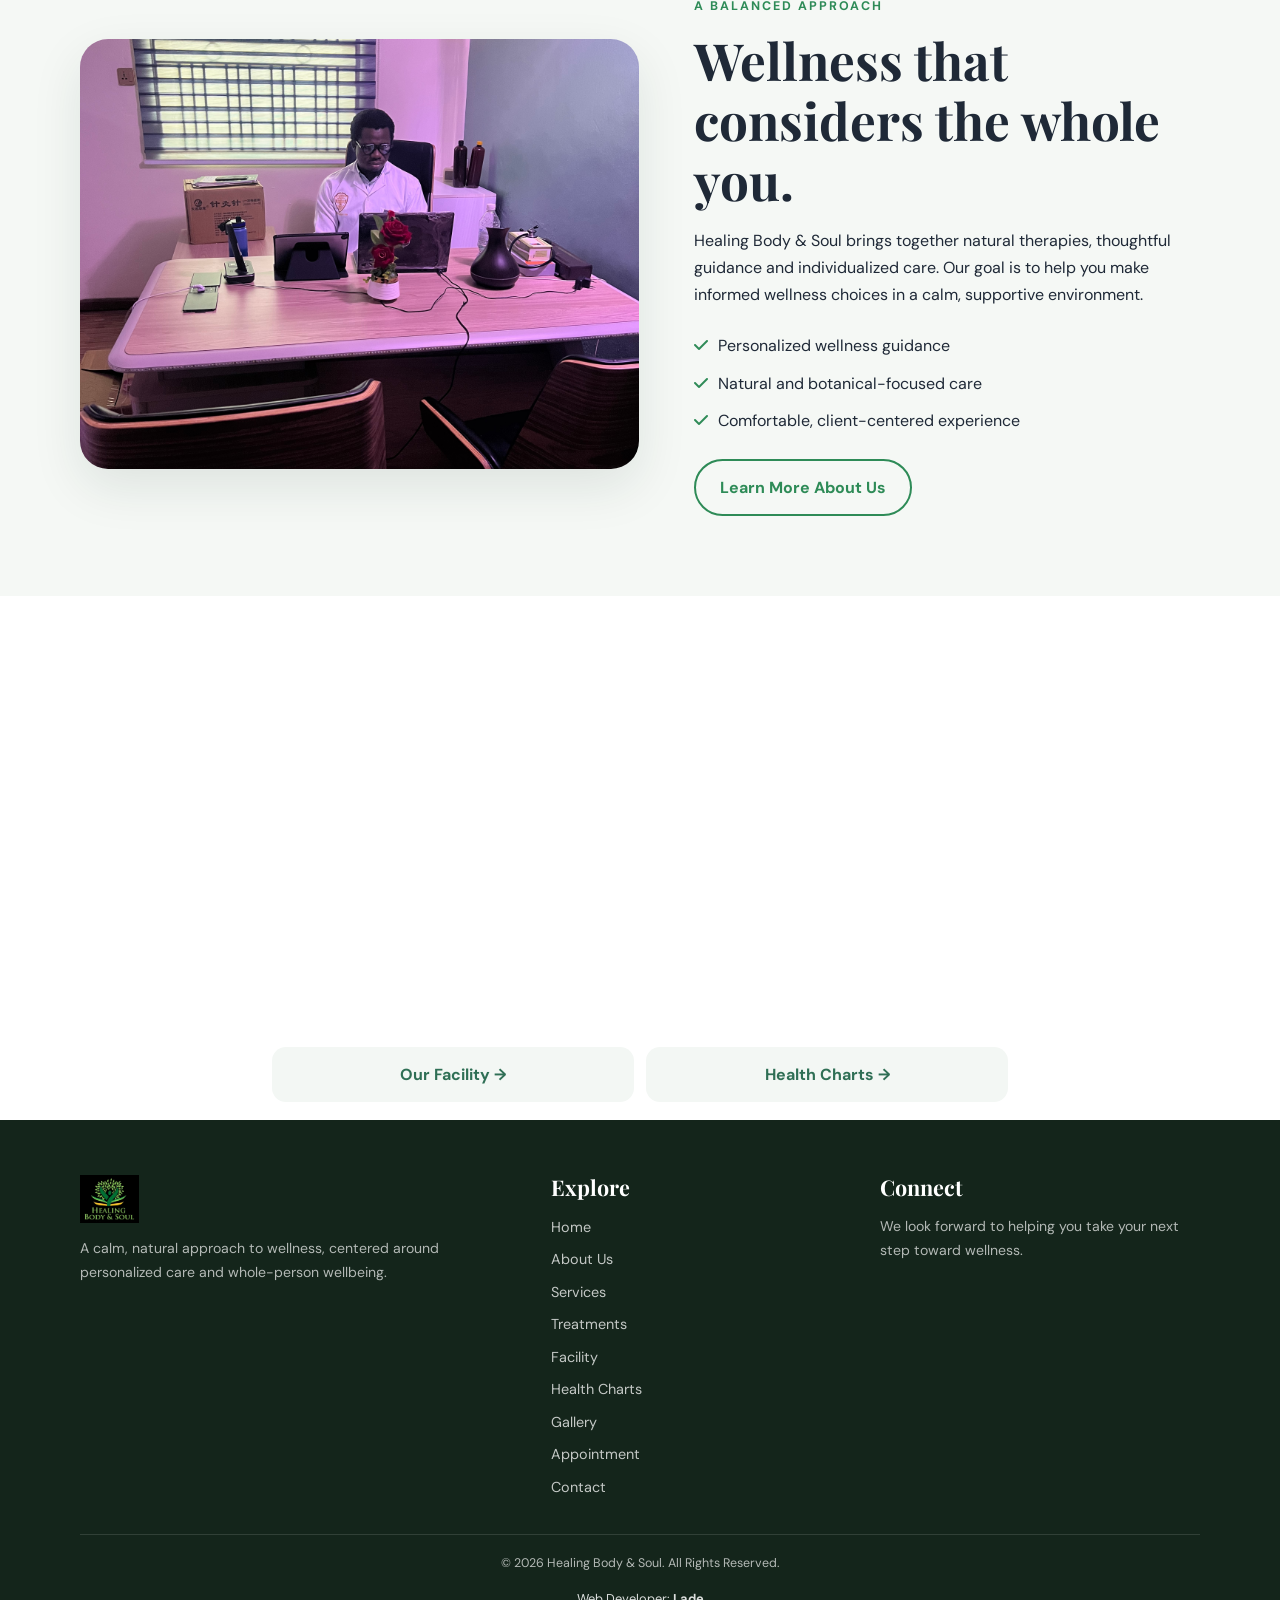
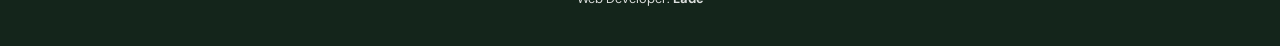
==== commit 67b2da4b: "Update index.html" ====
--- a/index.html
+++ b/index.html
@@ -15,7 +15,7 @@
 </ul></nav></div>
 <main>
 <section class="hero"><div class="hero-image"><img src="images/hero.jpg" alt="Botanical wellness preparations"></div><div class="hero-overlay"></div></section>
-<section class="welcome-card"><div class="container"><div class="welcome-content reveal"><span class="welcome-tag">HOLISTIC WELLNESS</span><h1>Healing Body &amp; Soul</h1><p>Experience professional holistic wellness through botanical therapies, natural healing and personalized care designed to restore balance to your body, mind and spirit.</p><div class="welcome-buttons"><a href="appointment.html" class="btn btn-primary">Book Appointment</a><a href="services.html" class="btn btn-outline">Explore Services</a></div></div></div></section>
+<section class="welcome-card"><div class="container"><div class="welcome-content reveal"><span class="welcome-tag">HOLISTIC WELLNESS</span><h1>Healing Body &amp; Soul</h1><p>Experience professional holistic wellness through botanical therapies, natural healing and personalized care designed to restore balance to your body and mind.</p><div class="welcome-buttons"><a href="appointment.html" class="btn btn-primary">Book Appointment</a><a href="services.html" class="btn btn-outline">Explore Services</a></div></div></div></section>
 <section class="stats-bar"><div class="container"><div class="stats-wrapper reveal"><div class="stat-item"><h3>15+</h3><p>Years Experience</p></div><div class="stat-item"><h3>5,000+</h3><p>Happy Clients</p></div><div class="stat-item"><h3>Certified</h3><p>Therapists</p></div><div class="stat-item"><h3>100%</h3><p>Natural Treatments</p></div></div></div></section>
 <section class="explore"><div class="container"><div class="explore-head reveal"><span class="eyebrow">Explore the practice</span><h2 class="section-title">Choose what you want to discover</h2><p class="section-intro" style="margin:auto">The home page gives you a simple starting point. Use the sections below to go directly to the information that matters to you.</p></div><div class="explore-grid">
 <a class="explore-card reveal" href="about.html"><div class="explore-icon"><i class="fa-solid fa-leaf"></i></div><h3>About Us</h3><p>Learn about our philosophy, approach and commitment to natural wellness.</p><span class="text-link">Read our story <i class="fa-solid fa-arrow-right"></i></span></a>
--- a/css/style.css
+++ b/css/style.css
@@ -543,3 +543,14 @@
 .facility-overview-frame video{display:block;width:100%;max-height:680px;object-fit:contain;background:#102219}
 .facility-overview-action{display:flex;justify-content:center;padding:20px 22px 24px}
 @media(max-width:700px){.facility-overview-home{padding:58px 0 68px}.facility-overview-card{border-radius:20px}.facility-overview-frame video{max-height:75vh}.facility-overview-action{padding:16px 16px 20px}}
+
+
+/* About page video replaces the former hero image while preserving its layout. */
+.about-video video{display:block;width:100%;height:500px;object-fit:cover;background:#10251a;border-radius:28px}
+.gallery-photo-album .album-item{display:block;width:100%;height:100%;padding:0;border:0;background:#eaf1ec;cursor:pointer;text-align:left;position:relative;overflow:hidden;border-radius:18px}
+.gallery-photo-album .album-item img{display:block;width:100%;height:100%;object-fit:cover;transition:transform .35s ease}
+.gallery-photo-album .album-item::after{content:"";position:absolute;inset:0;background:linear-gradient(180deg,transparent 55%,rgba(0,0,0,.38));opacity:.55;transition:opacity .25s}
+.gallery-photo-album .album-item:hover img{transform:scale(1.045)}
+.gallery-photo-album .album-item:focus-visible{outline:3px solid #2e8b57;outline-offset:3px}
+@media(max-width:900px){.about-video video{height:380px}}
+@media(max-width:700px){.about-video video{height:300px}}
